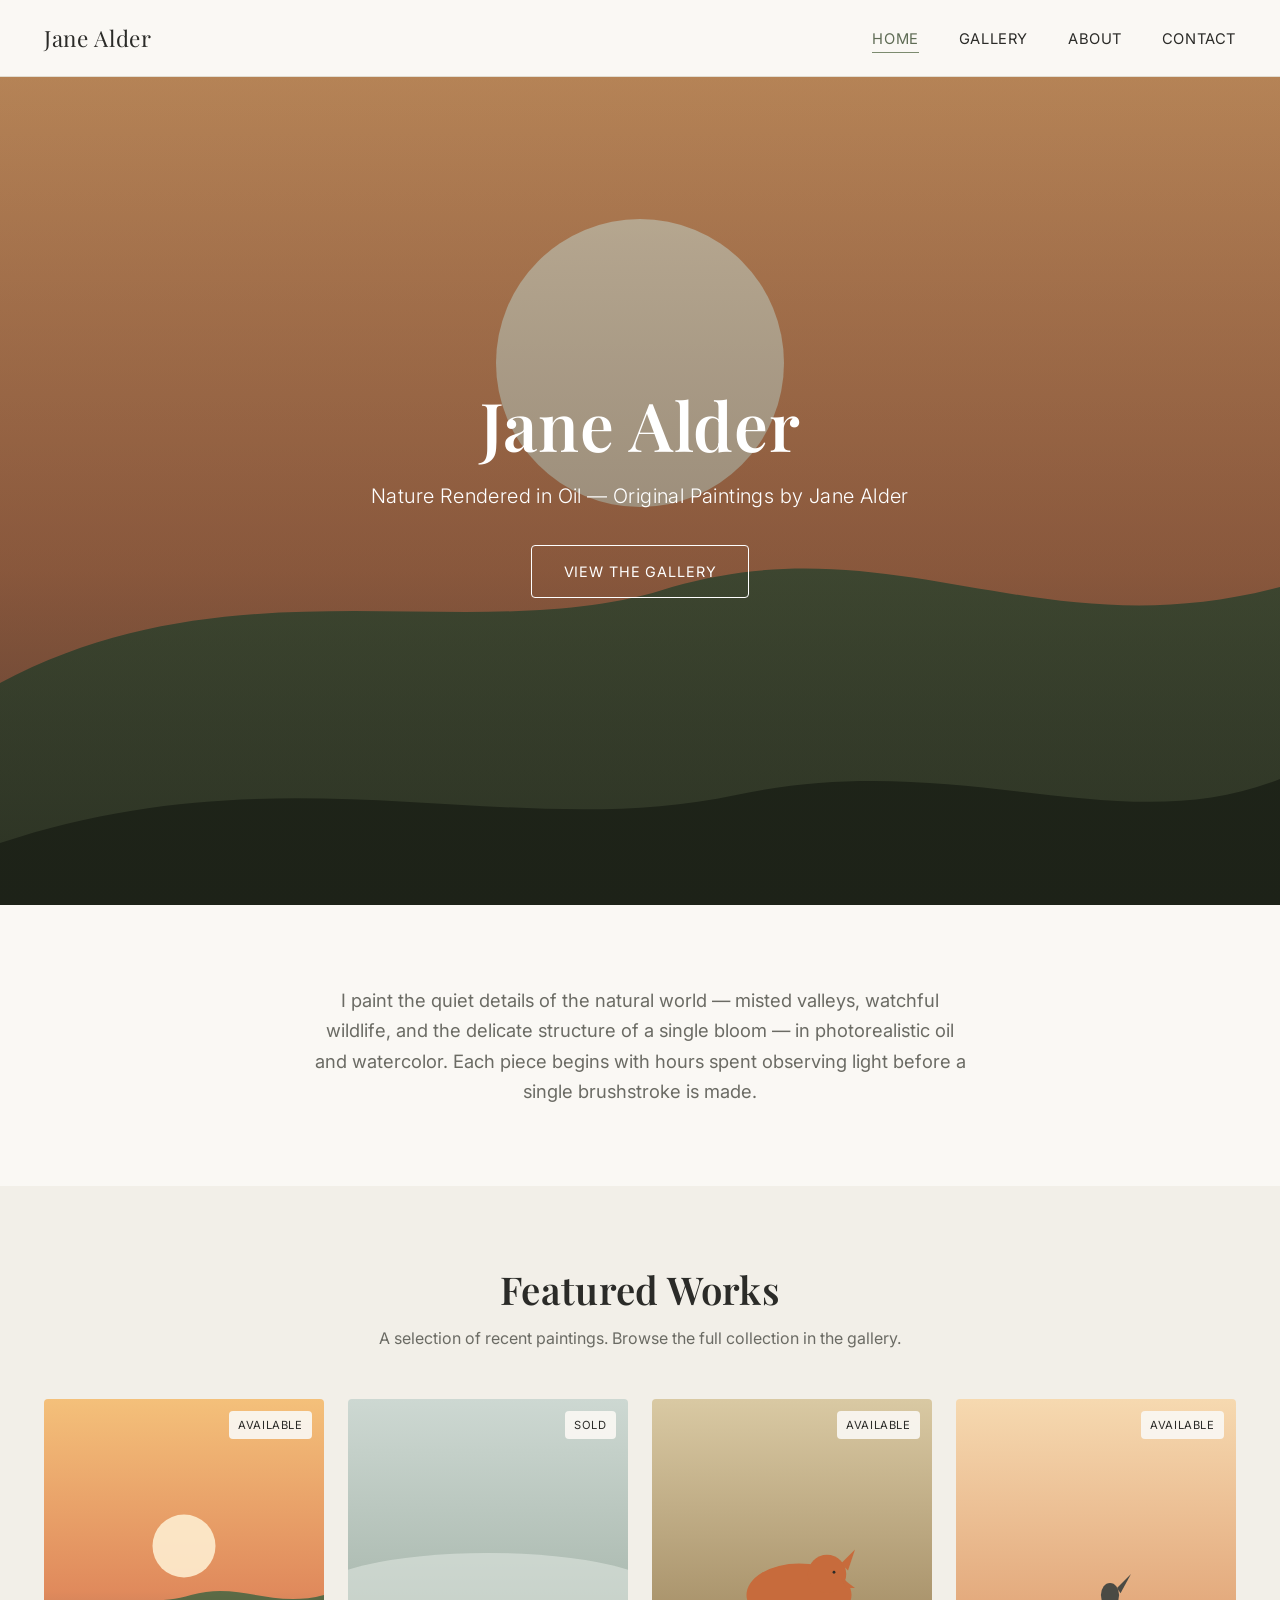
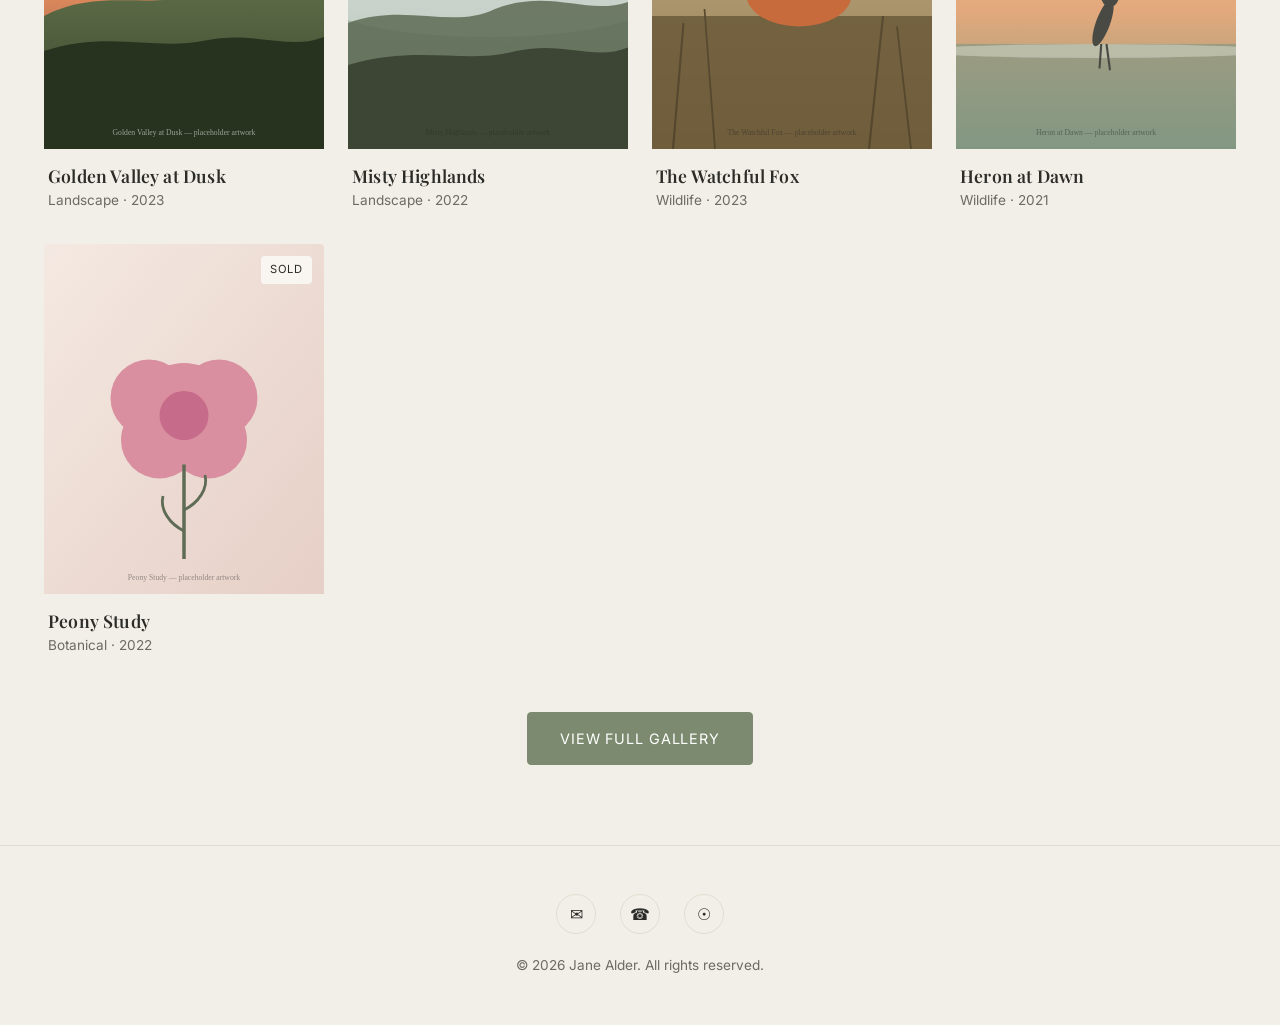
==== index.html @ e28ce2e9 "first commit" ====
<!DOCTYPE html>
<html lang="en">
<head>
  <meta charset="UTF-8">
  <meta name="viewport" content="width=device-width, initial-scale=1.0">

  <!-- REPLACE: page title & description shown in search engines and browser tabs -->
  <title>Jane Alder | Nature & Wildlife Paintings</title>
  <meta name="description" content="Original nature, wildlife and botanical paintings by Jane Alder. Photorealistic oil and watercolor works available for collectors and galleries worldwide.">

  <!-- Open Graph tags: control how the site looks when shared on social apps -->
  <meta property="og:type" content="website">
  <meta property="og:title" content="Jane Alder | Nature & Wildlife Paintings">
  <meta property="og:description" content="Original nature, wildlife and botanical paintings by Jane Alder — photorealistic works for collectors and galleries.">
  <meta property="og:image" content="images/paintings/landscape-01.svg">
  <!-- REPLACE: og:url with your live site URL once deployed -->
  <meta property="og:url" content="https://yourusername.github.io/paintings-portfolio/">

  <link rel="preconnect" href="https://fonts.googleapis.com">
  <link rel="preconnect" href="https://fonts.gstatic.com" crossorigin>
  <link href="https://fonts.googleapis.com/css2?family=Playfair+Display:wght@500;600;700&family=Inter:wght@300;400;500;600&display=swap" rel="stylesheet">

  <link rel="stylesheet" href="css/style.css">
</head>
<body>

  <header class="site-header">
    <nav class="navbar">
      <!-- Fallback text only — real value comes from "name" in data/artist.json -->
      <a href="index.html" class="nav-logo" id="site-name">Jane Alder</a>
      <button class="nav-toggle" aria-label="Toggle navigation menu">
        <span></span><span></span><span></span>
      </button>
      <ul class="nav-links">
        <li><a href="index.html" class="active">Home</a></li>
        <li><a href="gallery.html">Gallery</a></li>
        <li><a href="about.html">About</a></li>
        <li><a href="contact.html">Contact</a></li>
      </ul>
    </nav>
  </header>

  <main>
    <!-- Hero: image/name/tagline below are fallback text, overridden by data/artist.json -->
    <section class="hero">
      <img id="hero-bg" src="images/paintings/landscape-01.svg" alt="Featured painting: Golden Valley at Dusk" class="hero-bg">
      <div class="hero-content">
        <h1 id="hero-name">Jane Alder</h1>
        <p id="hero-tagline">Nature Rendered in Oil &mdash; Original Paintings by Jane Alder</p>
        <a href="gallery.html" class="btn">View the Gallery</a>
      </div>
    </section>

    <!-- Introduction: fallback text, overridden by "intro" in data/artist.json -->
    <section class="section">
      <div class="container intro">
        <p id="home-intro">
          I paint the quiet details of the natural world &mdash; misted valleys, watchful wildlife,
          and the delicate structure of a single bloom &mdash; in photorealistic oil and watercolor.
          Each piece begins with hours spent observing light before a single brushstroke is made.
        </p>
      </div>
    </section>

    <!-- Featured Works -->
    <section class="section section-alt">
      <div class="container">
        <h2 class="section-title">Featured Works</h2>
        <p class="section-subtitle">A selection of recent paintings. Browse the full collection in the gallery.</p>
        <div class="grid" id="featured-grid">
          <!-- Populated automatically by js/script.js from data/paintings.csv -->
        </div>
        <div class="view-all-wrap">
          <a href="gallery.html" class="btn btn-solid">View Full Gallery</a>
        </div>
      </div>
    </section>
  </main>

  <footer class="site-footer">
    <div class="container footer-inner">
      <div class="footer-social">
        <!-- Fallback hrefs — real values come from data/artist.json (email/whatsapp/instagram) -->
        <a data-contact="email" href="mailto:hello@janealder.com" aria-label="Email">&#9993;</a>
        <a data-contact="whatsapp" href="https://wa.me/10000000000" target="_blank" rel="noopener" aria-label="WhatsApp">&#9742;</a>
        <a data-contact="instagram" href="https://instagram.com/janealder.art" target="_blank" rel="noopener" aria-label="Instagram">&#9737;</a>
      </div>
      <p class="footer-copy">&copy; <span id="footer-year"></span> <span id="footer-artist-name">Jane Alder</span>. All rights reserved.</p>
    </div>
  </footer>

  <script src="js/script.js"></script>
</body>
</html>
---- css/style.css ----
/* ==========================================================================
   Artist Portfolio — Stylesheet
   Edit the CSS variables below to quickly re-theme the whole site.
   ========================================================================== */

:root {
  /* REPLACE: swap --color-accent for a different nature tone if you like
     (e.g. terracotta: #B5654A) */
  --color-bg: #faf8f4;
  --color-bg-alt: #f2efe8;
  --color-text: #2b2b28;
  --color-text-muted: #6b6b64;
  --color-accent: #7c8b6f;      /* sage green */
  --color-accent-dark: #5f6c55;
  --color-border: #e2ddd1;
  --color-white: #ffffff;

  --font-heading: 'Playfair Display', Georgia, serif;
  --font-body: 'Inter', -apple-system, BlinkMacSystemFont, sans-serif;

  --max-width: 1240px;
  --gap: 1.5rem;
  --radius: 4px;
  --transition: 0.3s ease;

  --nav-height: 76px;
}

/* ---------- Reset ---------- */
*,
*::before,
*::after {
  box-sizing: border-box;
  margin: 0;
  padding: 0;
}

html {
  scroll-behavior: smooth;
}

body {
  font-family: var(--font-body);
  background-color: var(--color-bg);
  color: var(--color-text);
  line-height: 1.65;
  -webkit-font-smoothing: antialiased;
  overflow-x: hidden;
}

img {
  max-width: 100%;
  display: block;
}

a {
  color: inherit;
  text-decoration: none;
}

ul {
  list-style: none;
}

h1, h2, h3, h4 {
  font-family: var(--font-heading);
  font-weight: 600;
  line-height: 1.2;
  letter-spacing: 0.01em;
}

button {
  font-family: inherit;
  cursor: pointer;
  border: none;
  background: none;
}

input, textarea {
  font-family: inherit;
}

.container {
  max-width: var(--max-width);
  margin: 0 auto;
  padding: 0 1.5rem;
}

.section {
  padding: 5rem 0;
}

.section-alt {
  background-color: var(--color-bg-alt);
}

.section-title {
  font-size: clamp(1.8rem, 3vw, 2.6rem);
  text-align: center;
  margin-bottom: 0.75rem;
}

.section-subtitle {
  text-align: center;
  color: var(--color-text-muted);
  max-width: 560px;
  margin: 0 auto 3rem;
  font-size: 1rem;
}

.btn {
  display: inline-block;
  padding: 0.85rem 2rem;
  border: 1px solid var(--color-accent);
  color: var(--color-accent-dark);
  font-size: 0.9rem;
  letter-spacing: 0.06em;
  text-transform: uppercase;
  border-radius: var(--radius);
  transition: background-color var(--transition), color var(--transition);
}

.btn:hover,
.btn:focus-visible {
  background-color: var(--color-accent);
  color: var(--color-white);
}

.btn-solid {
  background-color: var(--color-accent);
  color: var(--color-white);
}

.btn-solid:hover,
.btn-solid:focus-visible {
  background-color: var(--color-accent-dark);
  border-color: var(--color-accent-dark);
}

/* ---------- Navigation ---------- */
.site-header {
  position: sticky;
  top: 0;
  z-index: 500;
  background-color: rgba(250, 248, 244, 0.92);
  backdrop-filter: blur(6px);
  border-bottom: 1px solid var(--color-border);
}

.navbar {
  height: var(--nav-height);
  display: flex;
  align-items: center;
  justify-content: space-between;
  max-width: var(--max-width);
  margin: 0 auto;
  padding: 0 1.5rem;
}

.nav-logo {
  font-family: var(--font-heading);
  font-size: 1.4rem;
  letter-spacing: 0.03em;
}

.nav-links {
  display: flex;
  gap: 2.5rem;
}

.nav-links a {
  font-size: 0.92rem;
  letter-spacing: 0.04em;
  text-transform: uppercase;
  padding-bottom: 4px;
  border-bottom: 1px solid transparent;
  transition: border-color var(--transition), color var(--transition);
}

.nav-links a:hover,
.nav-links a.active {
  color: var(--color-accent-dark);
  border-bottom-color: var(--color-accent);
}

.nav-toggle {
  display: none;
  flex-direction: column;
  gap: 5px;
  z-index: 600;
}

.nav-toggle span {
  width: 24px;
  height: 2px;
  background-color: var(--color-text);
  transition: transform var(--transition), opacity var(--transition);
}

.nav-toggle.open span:nth-child(1) {
  transform: translateY(7px) rotate(45deg);
}

.nav-toggle.open span:nth-child(2) {
  opacity: 0;
}

.nav-toggle.open span:nth-child(3) {
  transform: translateY(-7px) rotate(-45deg);
}

/* ---------- Hero ---------- */
.hero {
  position: relative;
  height: 92vh;
  min-height: 480px;
  display: flex;
  align-items: center;
  justify-content: center;
  text-align: center;
  color: var(--color-white);
  overflow: hidden;
}

.hero-bg {
  position: absolute;
  inset: 0;
  width: 100%;
  height: 100%;
  object-fit: cover;
}

.hero::after {
  content: '';
  position: absolute;
  inset: 0;
  background: linear-gradient(180deg, rgba(20, 20, 18, 0.25) 0%, rgba(20, 20, 18, 0.55) 100%);
}

.hero-content {
  position: relative;
  z-index: 2;
  padding: 0 1.5rem;
  max-width: 760px;
}

.hero-content h1 {
  font-size: clamp(2.4rem, 6vw, 4.2rem);
  margin-bottom: 1rem;
}

.hero-content p {
  font-size: clamp(1rem, 2vw, 1.25rem);
  font-weight: 300;
  margin-bottom: 2rem;
  letter-spacing: 0.02em;
}

.hero .btn {
  border-color: var(--color-white);
  color: var(--color-white);
}

.hero .btn:hover {
  background-color: var(--color-white);
  color: var(--color-text);
}

/* ---------- Intro ---------- */
.intro {
  max-width: 700px;
  margin: 0 auto;
  text-align: center;
}

.intro p {
  font-size: 1.15rem;
  color: var(--color-text-muted);
}

/* ---------- Featured / Gallery Grid ---------- */
.grid {
  display: grid;
  grid-template-columns: repeat(auto-fit, minmax(280px, 1fr));
  gap: var(--gap);
}

.art-card {
  position: relative;
  overflow: hidden;
  cursor: pointer;
  background-color: var(--color-bg-alt);
  border-radius: var(--radius);
}

.art-card .art-media {
  overflow: hidden;
  aspect-ratio: 4 / 5;
}

.art-card img {
  width: 100%;
  height: 100%;
  object-fit: cover;
  transition: transform 0.5s ease;
}

.art-card:hover img {
  transform: scale(1.06);
}

.art-card .art-info {
  padding: 1rem 0.25rem 0.5rem;
}

.art-card h3 {
  font-size: 1.1rem;
  margin-bottom: 0.2rem;
}

.art-card .art-meta {
  font-size: 0.85rem;
  color: var(--color-text-muted);
  text-transform: capitalize;
}

.art-card .status-badge {
  position: absolute;
  top: 0.75rem;
  right: 0.75rem;
  background-color: rgba(250, 248, 244, 0.92);
  color: var(--color-text);
  font-size: 0.7rem;
  text-transform: uppercase;
  letter-spacing: 0.05em;
  padding: 0.3rem 0.6rem;
  border-radius: var(--radius);
}

.view-all-wrap {
  text-align: center;
  margin-top: 3rem;
}

.data-error {
  grid-column: 1 / -1;
  text-align: center;
  color: var(--color-text-muted);
  padding: 2rem 1.5rem;
  border: 1px dashed var(--color-border);
  border-radius: var(--radius);
  line-height: 1.6;
}

/* ---------- Gallery filters ---------- */
.filter-bar {
  display: flex;
  justify-content: center;
  flex-wrap: wrap;
  gap: 0.75rem;
  margin-bottom: 3rem;
}

.filter-btn {
  padding: 0.55rem 1.4rem;
  border: 1px solid var(--color-border);
  border-radius: 999px;
  font-size: 0.85rem;
  letter-spacing: 0.03em;
  text-transform: uppercase;
  color: var(--color-text-muted);
  transition: all var(--transition);
}

.filter-btn:hover {
  border-color: var(--color-accent);
  color: var(--color-accent-dark);
}

.filter-btn.active {
  background-color: var(--color-accent);
  border-color: var(--color-accent);
  color: var(--color-white);
}

/* ---------- Lightbox ---------- */
.lightbox {
  position: fixed;
  inset: 0;
  z-index: 1000;
  display: none;
  align-items: center;
  justify-content: center;
  background-color: rgba(20, 20, 18, 0.92);
  padding: 2rem 1rem;
}

.lightbox.open {
  display: flex;
}

.lightbox-inner {
  position: relative;
  width: 100%;
  max-width: 1100px;
  max-height: 90vh;
  display: flex;
  flex-direction: column;
  align-items: center;
  gap: 1.25rem;
}

.lightbox-image-wrap {
  width: 100%;
  max-height: 68vh;
  display: flex;
  align-items: center;
  justify-content: center;
}

.lightbox-image-wrap img {
  max-width: 100%;
  max-height: 68vh;
  width: auto;
  object-fit: contain;
  border-radius: var(--radius);
}

.lightbox-caption {
  text-align: center;
  color: var(--color-white);
}

.lightbox-caption h3 {
  font-size: 1.3rem;
  margin-bottom: 0.35rem;
}

.lightbox-caption .art-meta {
  color: #cfcdc4;
  font-size: 0.9rem;
}

.lightbox-close,
.lightbox-prev,
.lightbox-next {
  position: absolute;
  color: var(--color-white);
  font-size: 2rem;
  line-height: 1;
  padding: 0.5rem;
  transition: opacity var(--transition);
}

.lightbox-close:hover,
.lightbox-prev:hover,
.lightbox-next:hover {
  opacity: 0.65;
}

.lightbox-close {
  top: -0.5rem;
  right: -0.25rem;
}

.lightbox-prev {
  left: -0.5rem;
  top: 50%;
  transform: translateY(-50%);
}

.lightbox-next {
  right: -0.5rem;
  top: 50%;
  transform: translateY(-50%);
}

@media (max-width: 640px) {
  .lightbox-prev { left: 0.25rem; }
  .lightbox-next { right: 0.25rem; }
  .lightbox-close { top: 0.5rem; right: 0.5rem; }
}

/* ---------- About page ---------- */
.about-grid {
  display: grid;
  grid-template-columns: 380px 1fr;
  gap: 3.5rem;
  align-items: start;
}

.about-photo img {
  border-radius: var(--radius);
  width: 100%;
}

.about-text h2 {
  font-size: 2rem;
  margin-bottom: 1rem;
}

.about-text p {
  margin-bottom: 1.1rem;
  color: var(--color-text-muted);
}

.about-text p:first-of-type {
  font-family: var(--font-heading);
  font-size: 1.3rem;
  color: var(--color-text);
  font-style: italic;
}

.achievements {
  margin-top: 2.5rem;
}

.achievements h3 {
  font-size: 1.3rem;
  margin-bottom: 1rem;
}

.achievements ul {
  border-left: 2px solid var(--color-accent);
  padding-left: 1.25rem;
  display: flex;
  flex-direction: column;
  gap: 0.9rem;
}

.achievements li {
  color: var(--color-text-muted);
}

.achievements strong {
  color: var(--color-text);
  display: block;
  font-family: var(--font-heading);
  font-size: 1.05rem;
}

/* ---------- Contact page ---------- */
.contact-grid {
  display: grid;
  grid-template-columns: 1fr 1.2fr;
  gap: 3.5rem;
}

.contact-info-list {
  display: flex;
  flex-direction: column;
  gap: 1.25rem;
}

.contact-info-item {
  display: flex;
  align-items: center;
  gap: 1rem;
  padding: 1.25rem;
  background-color: var(--color-bg-alt);
  border-radius: var(--radius);
  transition: transform var(--transition), box-shadow var(--transition);
}

.contact-info-item:hover {
  transform: translateY(-2px);
  box-shadow: 0 8px 24px rgba(0, 0, 0, 0.06);
}

.contact-icon {
  width: 44px;
  height: 44px;
  flex-shrink: 0;
  border-radius: 50%;
  background-color: var(--color-accent);
  color: var(--color-white);
  display: flex;
  align-items: center;
  justify-content: center;
  font-size: 1.2rem;
}

.contact-info-item .label {
  font-size: 0.8rem;
  text-transform: uppercase;
  letter-spacing: 0.04em;
  color: var(--color-text-muted);
}

.contact-info-item .value {
  font-size: 1.02rem;
}

.contact-form {
  display: flex;
  flex-direction: column;
  gap: 1.25rem;
}

.form-group {
  display: flex;
  flex-direction: column;
  gap: 0.4rem;
}

.form-group label {
  font-size: 0.85rem;
  text-transform: uppercase;
  letter-spacing: 0.04em;
  color: var(--color-text-muted);
}

.form-group input,
.form-group textarea {
  padding: 0.85rem 1rem;
  border: 1px solid var(--color-border);
  border-radius: var(--radius);
  background-color: var(--color-white);
  font-size: 1rem;
  color: var(--color-text);
  transition: border-color var(--transition);
}

.form-group input:focus,
.form-group textarea:focus {
  outline: none;
  border-color: var(--color-accent);
}

.form-group textarea {
  resize: vertical;
  min-height: 140px;
}

.form-error {
  font-size: 0.8rem;
  color: #b5473d;
  min-height: 1em;
}

.form-status {
  font-size: 0.95rem;
  min-height: 1.2em;
}

.form-status.success {
  color: var(--color-accent-dark);
}

.form-status.error {
  color: #b5473d;
}

/* ---------- Footer ---------- */
.site-footer {
  border-top: 1px solid var(--color-border);
  padding: 3rem 0;
  background-color: var(--color-bg-alt);
}

.footer-inner {
  display: flex;
  flex-direction: column;
  align-items: center;
  gap: 1.25rem;
  text-align: center;
}

.footer-social {
  display: flex;
  gap: 1.5rem;
}

.footer-social a {
  width: 40px;
  height: 40px;
  border: 1px solid var(--color-border);
  border-radius: 50%;
  display: flex;
  align-items: center;
  justify-content: center;
  transition: background-color var(--transition), color var(--transition), border-color var(--transition);
}

.footer-social a:hover {
  background-color: var(--color-accent);
  border-color: var(--color-accent);
  color: var(--color-white);
}

.footer-copy {
  font-size: 0.85rem;
  color: var(--color-text-muted);
}

/* ---------- Page header (Gallery/About/Contact top banner) ---------- */
.page-header {
  padding: 4.5rem 0 2.5rem;
  text-align: center;
}

.page-header h1 {
  font-size: clamp(2rem, 4vw, 3rem);
  margin-bottom: 0.75rem;
}

.page-header p {
  color: var(--color-text-muted);
  max-width: 560px;
  margin: 0 auto;
}

/* ---------- Responsive ---------- */
@media (max-width: 900px) {
  .about-grid,
  .contact-grid {
    grid-template-columns: 1fr;
  }

  .about-photo {
    max-width: 320px;
    margin: 0 auto;
  }
}

@media (max-width: 768px) {
  .nav-links {
    position: fixed;
    top: var(--nav-height);
    left: 0;
    right: 0;
    background-color: var(--color-bg);
    flex-direction: column;
    align-items: center;
    gap: 0;
    max-height: 0;
    overflow: hidden;
    transition: max-height var(--transition);
    border-bottom: 1px solid var(--color-border);
  }

  .nav-links.open {
    max-height: 320px;
  }

  .nav-links li {
    width: 100%;
    text-align: center;
  }

  .nav-links a {
    display: block;
    padding: 1rem 0;
  }

  .nav-toggle {
    display: flex;
  }

  .section {
    padding: 3.5rem 0;
  }
}

@media (max-width: 480px) {
  .hero-content h1 {
    font-size: 2rem;
  }
}
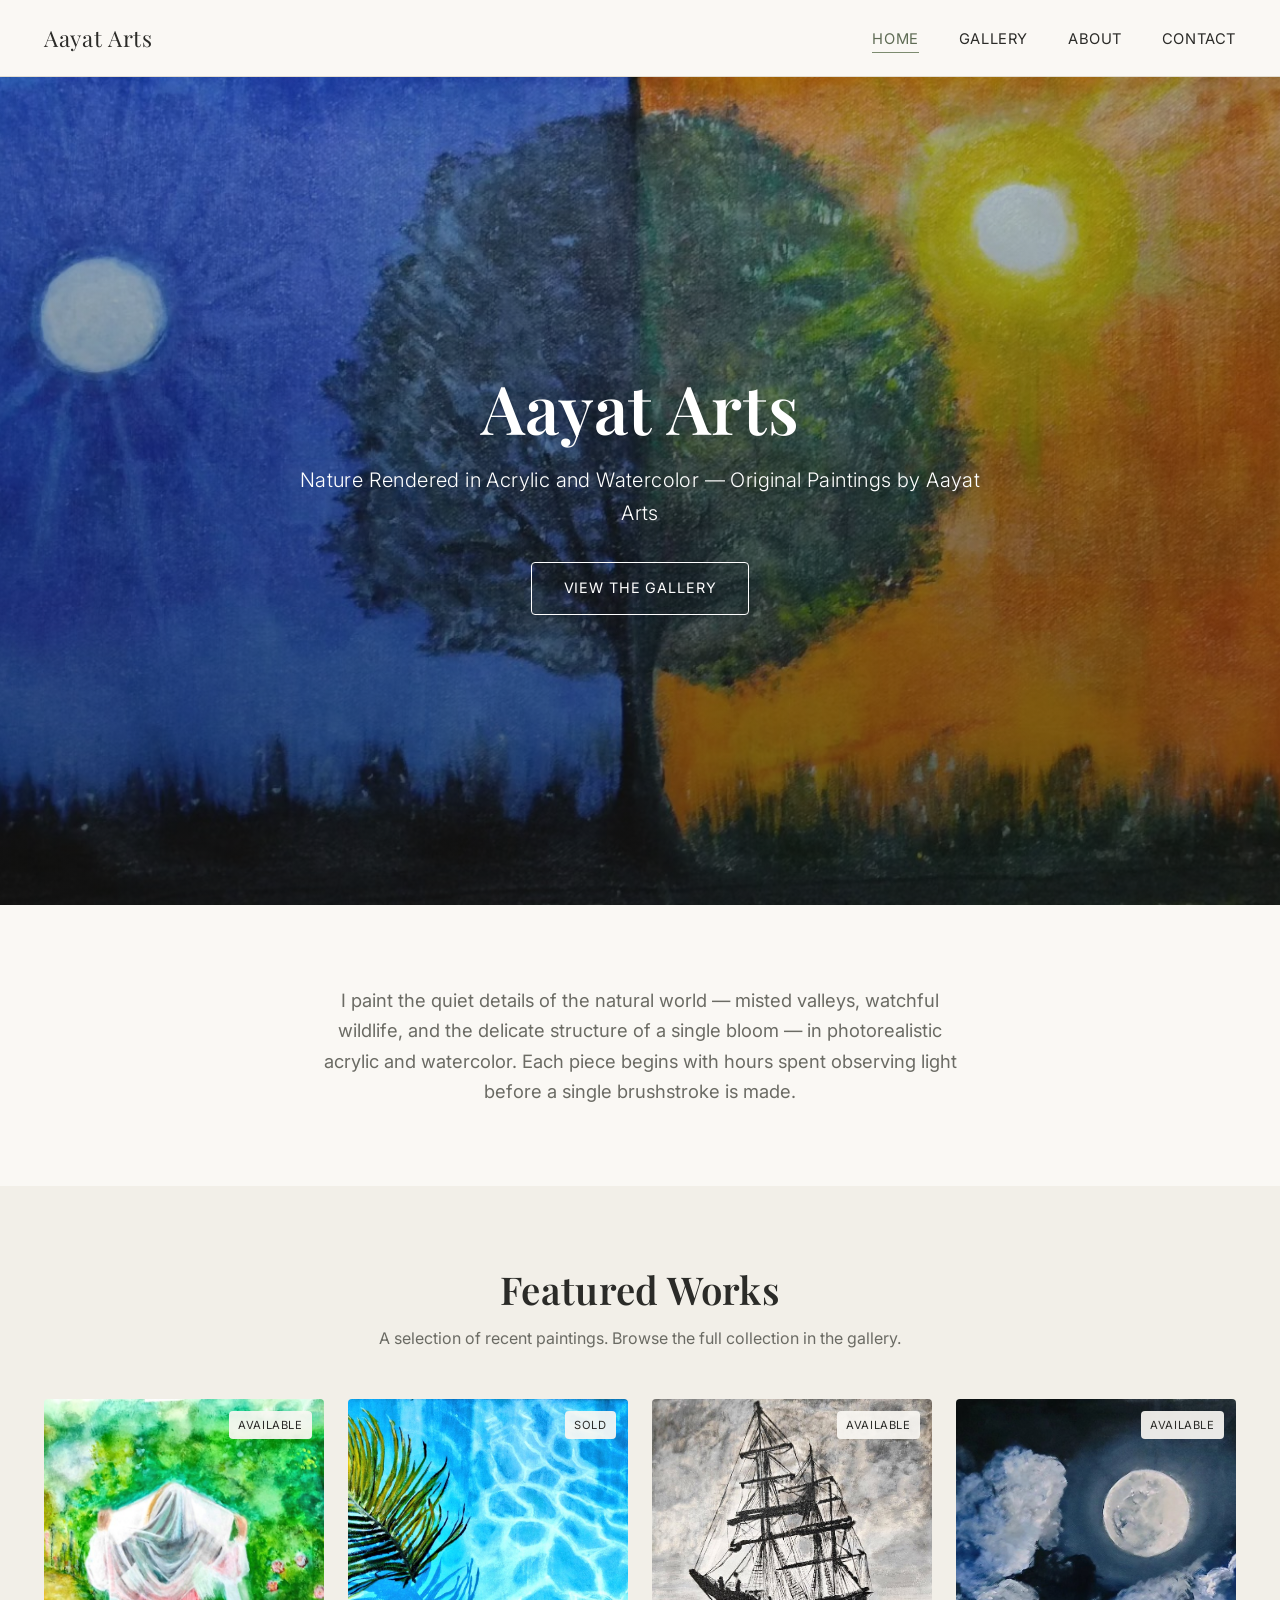
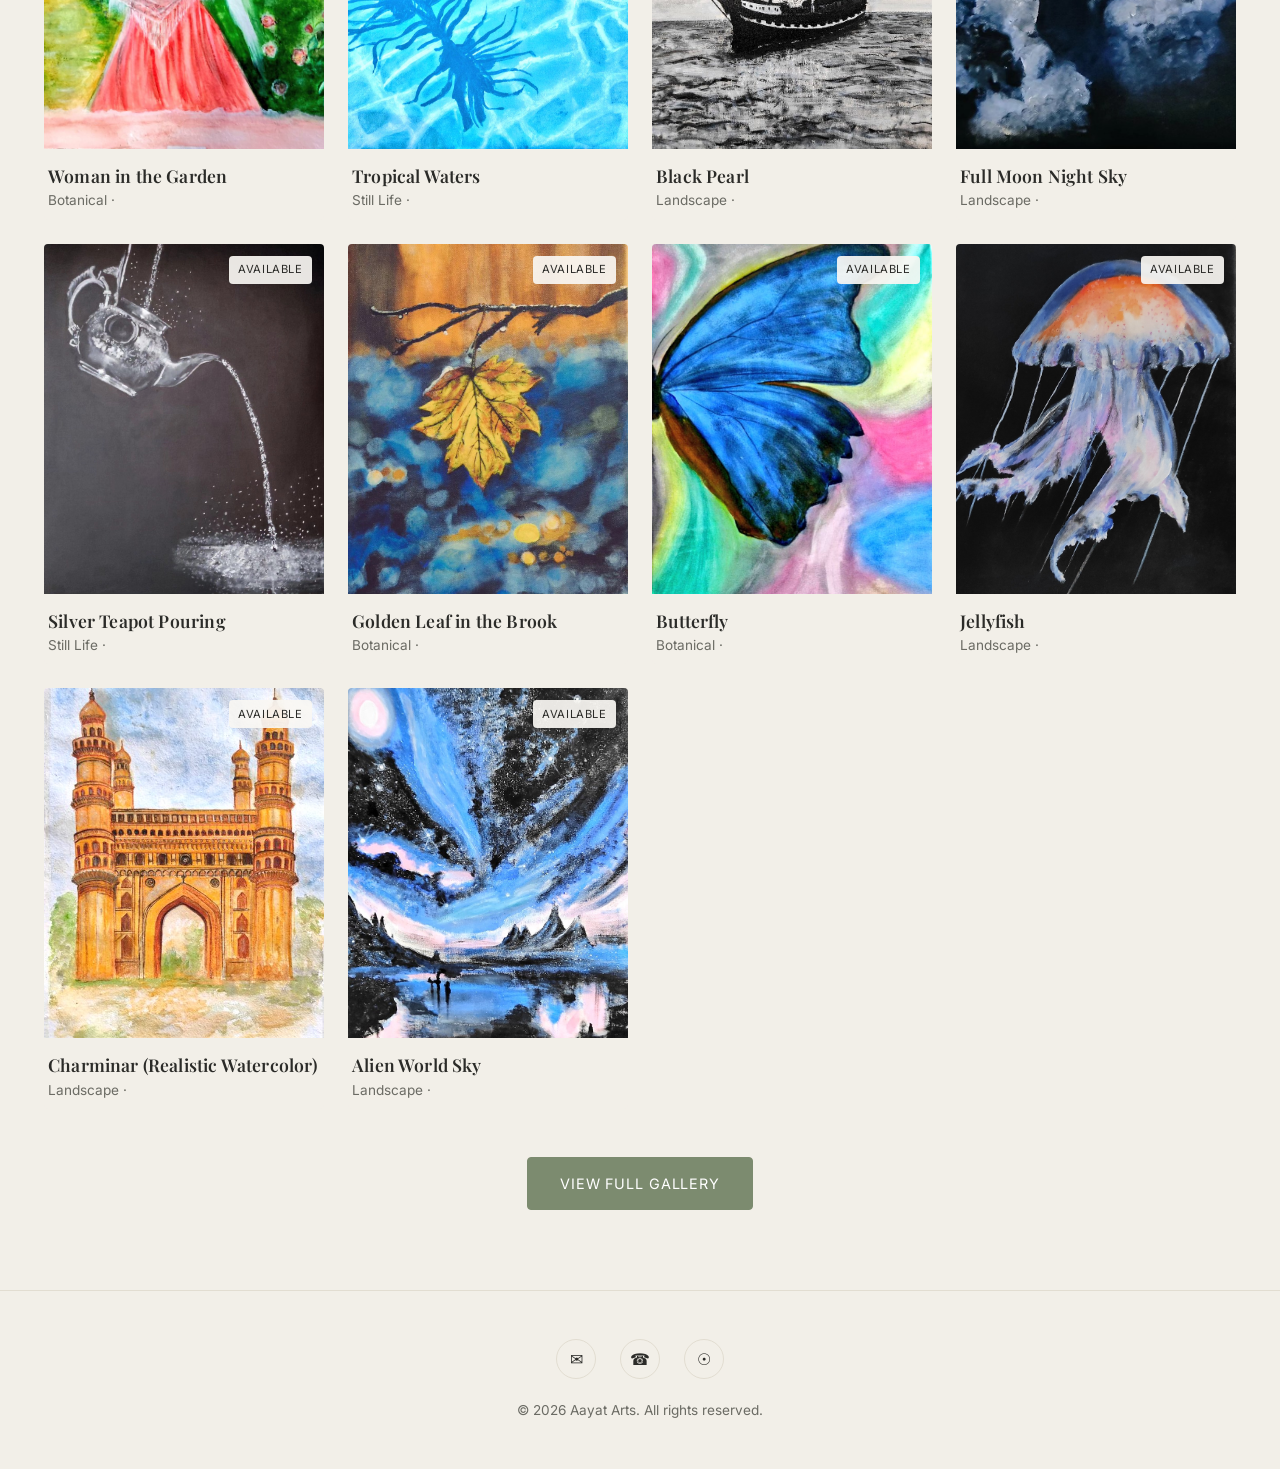
==== commit 68afde02: "new changes" ====
--- a/index.html
+++ b/index.html
@@ -5,13 +5,15 @@
   <meta name="viewport" content="width=device-width, initial-scale=1.0">
 
   <!-- REPLACE: page title & description shown in search engines and browser tabs -->
-  <title>Jane Alder | Nature & Wildlife Paintings</title>
-  <meta name="description" content="Original nature, wildlife and botanical paintings by Jane Alder. Photorealistic oil and watercolor works available for collectors and galleries worldwide.">
+  <title>Aayat Arts | Paintings</title>
+  <meta name="description" content="Original nature, wildlife and botanical paintings by Aayat Arts. Photorealistic acrylic and watercolor works available for collectors and galleries worldwide.">
+
+  <link rel="icon" type="image/svg+xml" href="images/favicon.svg">
 
   <!-- Open Graph tags: control how the site looks when shared on social apps -->
   <meta property="og:type" content="website">
-  <meta property="og:title" content="Jane Alder | Nature & Wildlife Paintings">
-  <meta property="og:description" content="Original nature, wildlife and botanical paintings by Jane Alder — photorealistic works for collectors and galleries.">
+  <meta property="og:title" content="Aayat Arts | Paintings">
+  <meta property="og:description" content="Original nature, wildlife and botanical paintings by Aayat Arts — photorealistic works for collectors and galleries.">
   <meta property="og:image" content="images/paintings/landscape-01.svg">
   <!-- REPLACE: og:url with your live site URL once deployed -->
   <meta property="og:url" content="https://yourusername.github.io/paintings-portfolio/">
--- a/css/style.css
+++ b/css/style.css
@@ -408,11 +408,12 @@
   flex-direction: column;
   align-items: center;
   gap: 1.25rem;
+  overflow-y: auto;
 }
 
 .lightbox-image-wrap {
   width: 100%;
-  max-height: 68vh;
+  max-height: 60vh;
   display: flex;
   align-items: center;
   justify-content: center;
@@ -420,10 +421,50 @@
 
 .lightbox-image-wrap img {
   max-width: 100%;
-  max-height: 68vh;
+  max-height: 60vh;
   width: auto;
   object-fit: contain;
   border-radius: var(--radius);
+}
+
+.lightbox-thumbs {
+  display: flex;
+  gap: 0.6rem;
+  overflow-x: auto;
+  max-width: 100%;
+  padding: 0.1rem;
+}
+
+.lightbox-thumbs:empty {
+  display: none;
+}
+
+.lightbox-thumb {
+  width: 56px;
+  height: 56px;
+  flex-shrink: 0;
+  padding: 0;
+  border-radius: var(--radius);
+  overflow: hidden;
+  border: 2px solid transparent;
+  opacity: 0.6;
+  transition: opacity var(--transition), border-color var(--transition);
+}
+
+.lightbox-thumb img {
+  width: 100%;
+  height: 100%;
+  object-fit: cover;
+  display: block;
+}
+
+.lightbox-thumb:hover {
+  opacity: 0.9;
+}
+
+.lightbox-thumb.active {
+  opacity: 1;
+  border-color: var(--color-white);
 }
 
 .lightbox-caption {
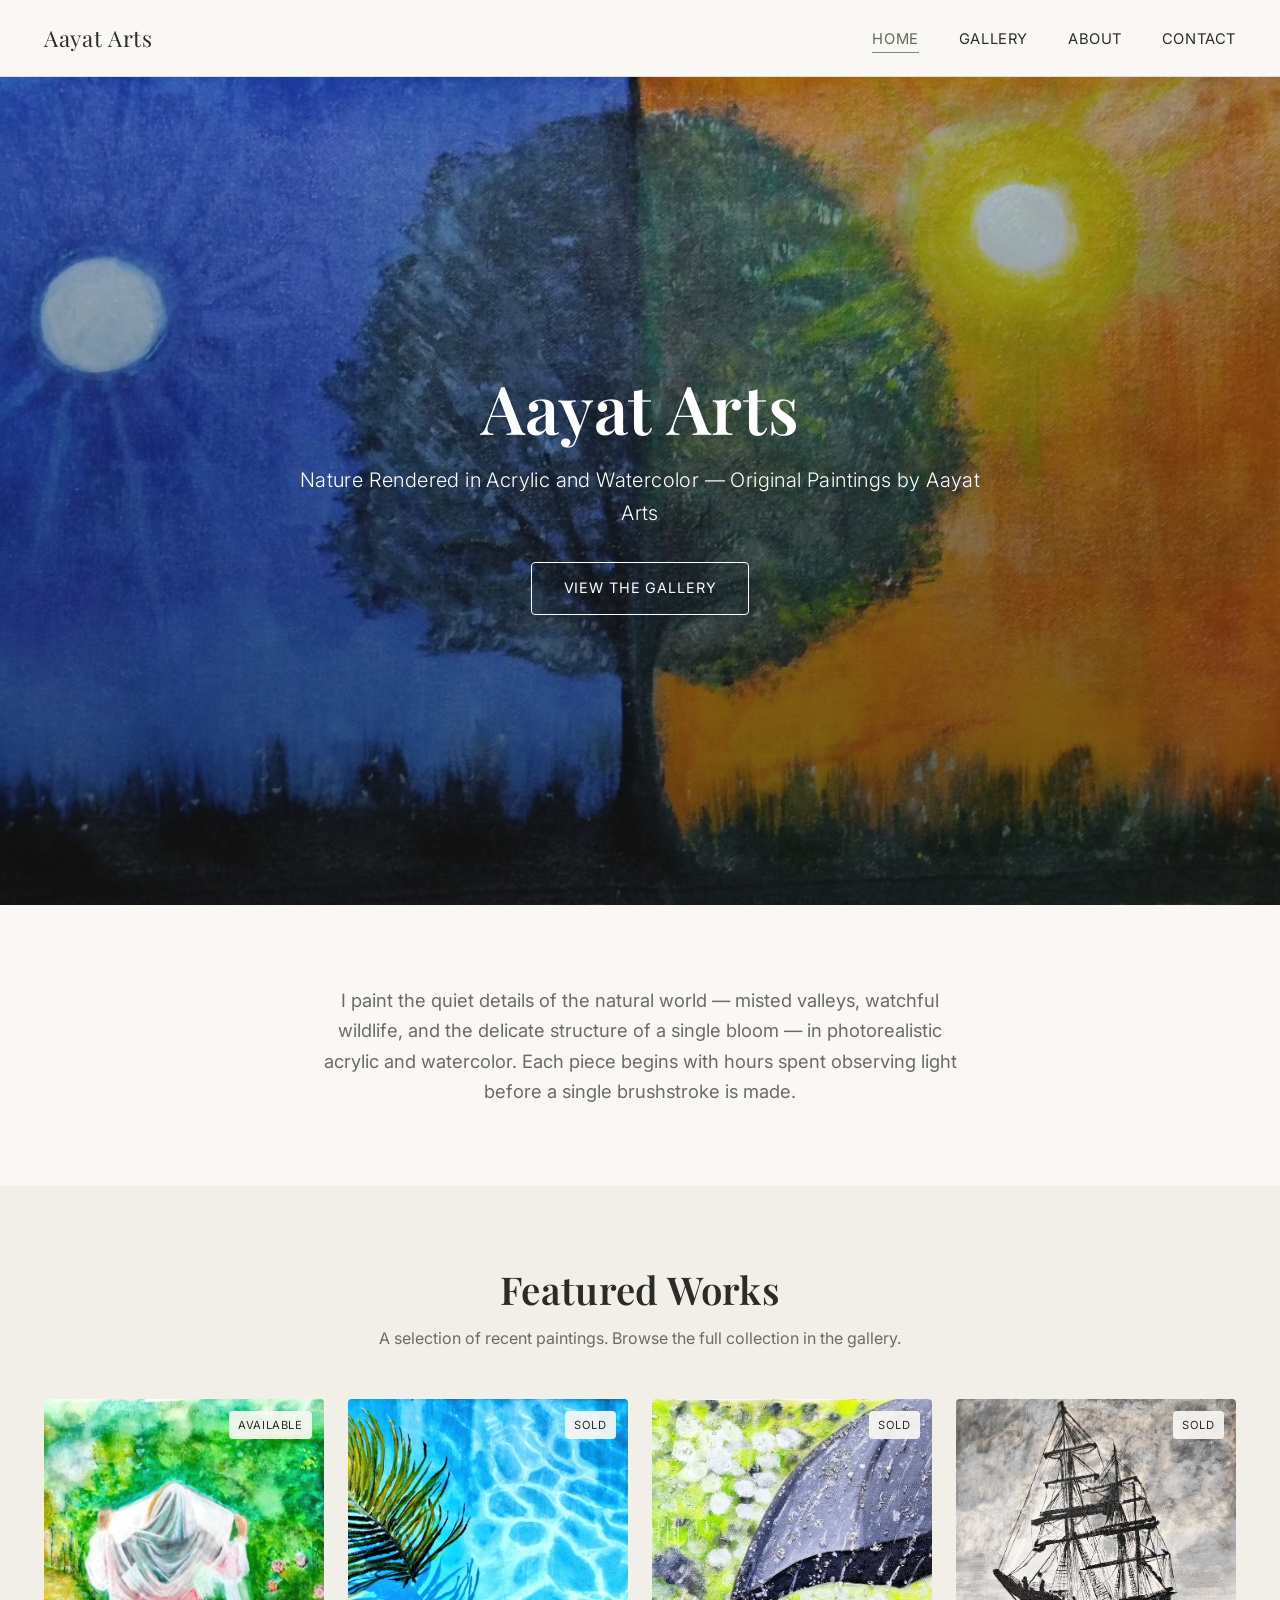
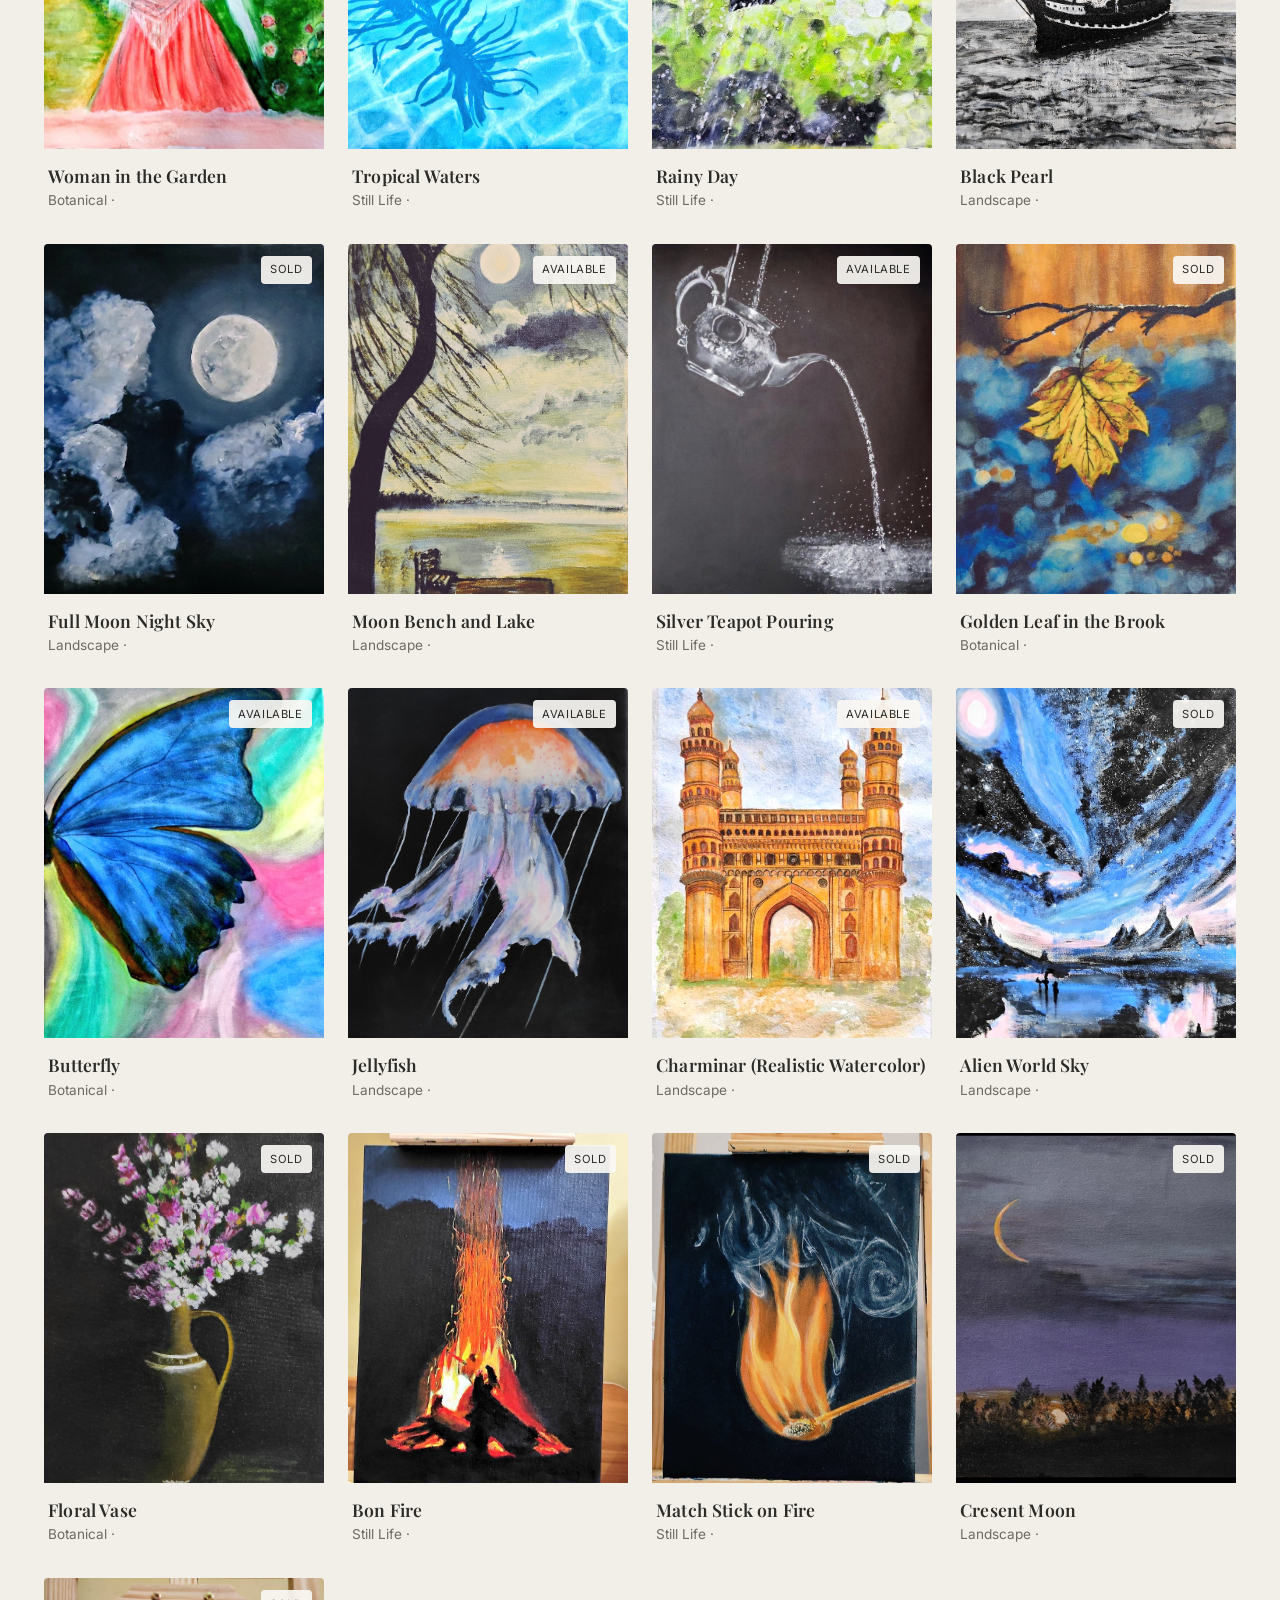
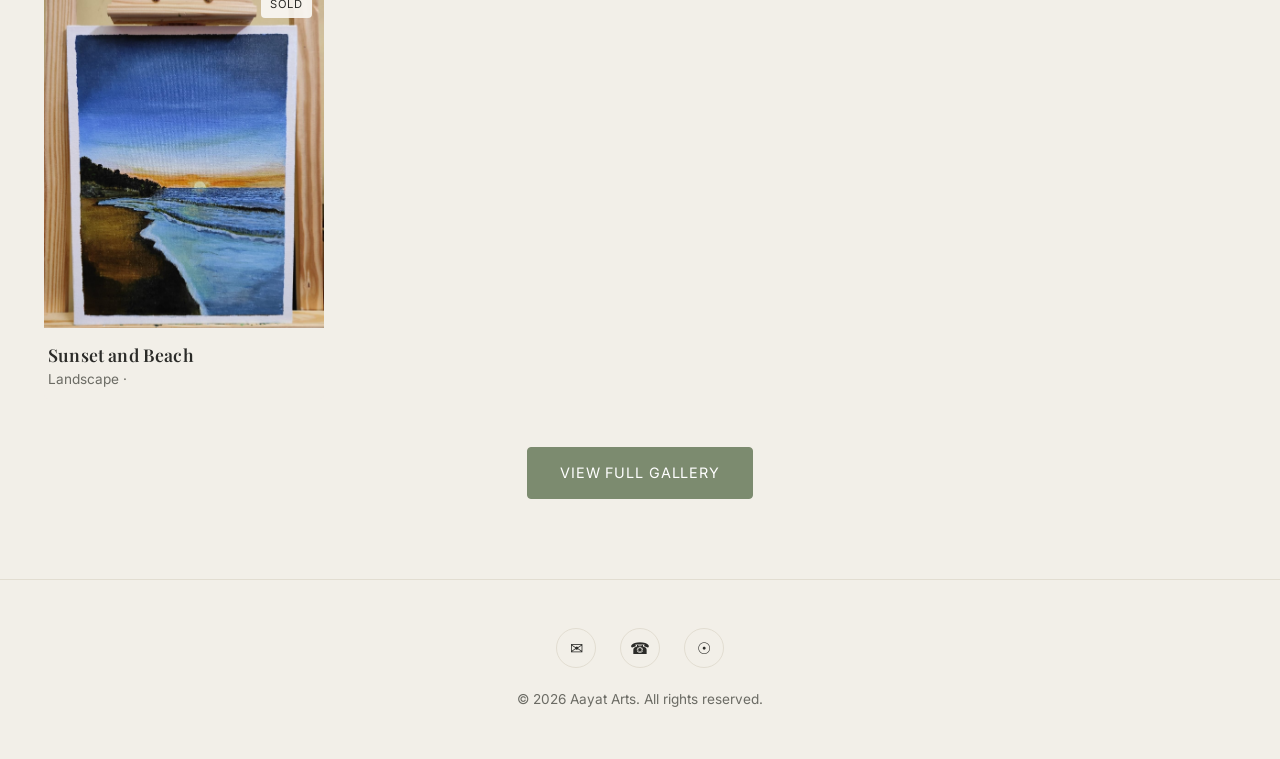
==== commit 82606768: "added cloud flare web analytics" ====
--- a/index.html
+++ b/index.html
@@ -23,6 +23,10 @@
   <link href="https://fonts.googleapis.com/css2?family=Playfair+Display:wght@500;600;700&family=Inter:wght@300;400;500;600&display=swap" rel="stylesheet">
 
   <link rel="stylesheet" href="css/style.css">
+
+  <!-- Cloudflare Web Analytics -->
+  <script type='module' src='https://static.cloudflareinsights.com/beacon.min.js' data-cf-beacon='{"token": "23faac5cbb794c8eb4cd1b286bbd87d9"}'></script>
+  <!-- End Cloudflare Web Analytics -->
 </head>
 <body>
 
@@ -79,6 +83,23 @@
     </section>
   </main>
 
+  <!-- Lightbox modal: shared by every painting in the grid above -->
+  <div class="lightbox" id="lightbox">
+    <div class="lightbox-inner">
+      <button class="lightbox-close" aria-label="Close">&times;</button>
+      <button class="lightbox-prev" aria-label="Previous painting">&#8249;</button>
+      <button class="lightbox-next" aria-label="Next painting">&#8250;</button>
+      <div class="lightbox-image-wrap">
+        <img src="" alt="">
+      </div>
+      <div class="lightbox-thumbs"></div>
+      <div class="lightbox-caption">
+        <h3></h3>
+        <p class="art-meta"></p>
+      </div>
+    </div>
+  </div>
+
   <footer class="site-footer">
     <div class="container footer-inner">
       <div class="footer-social">
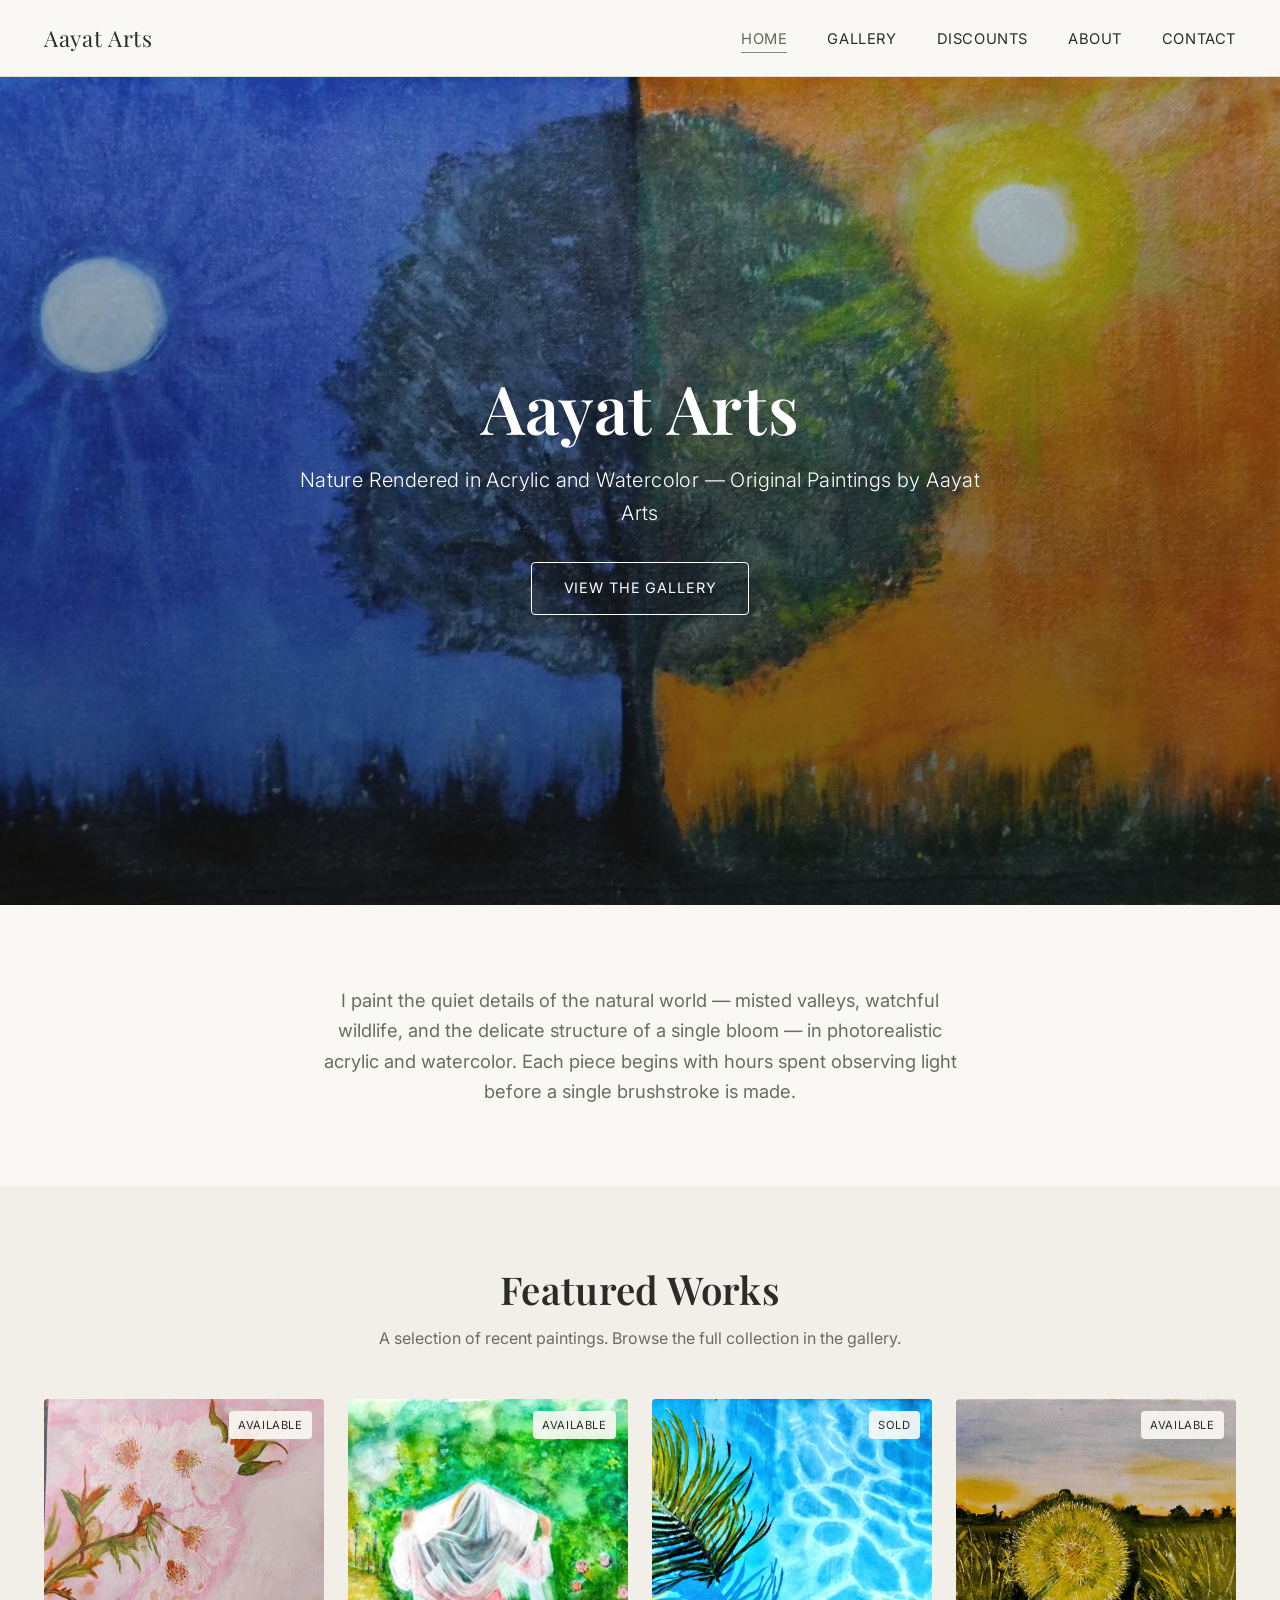
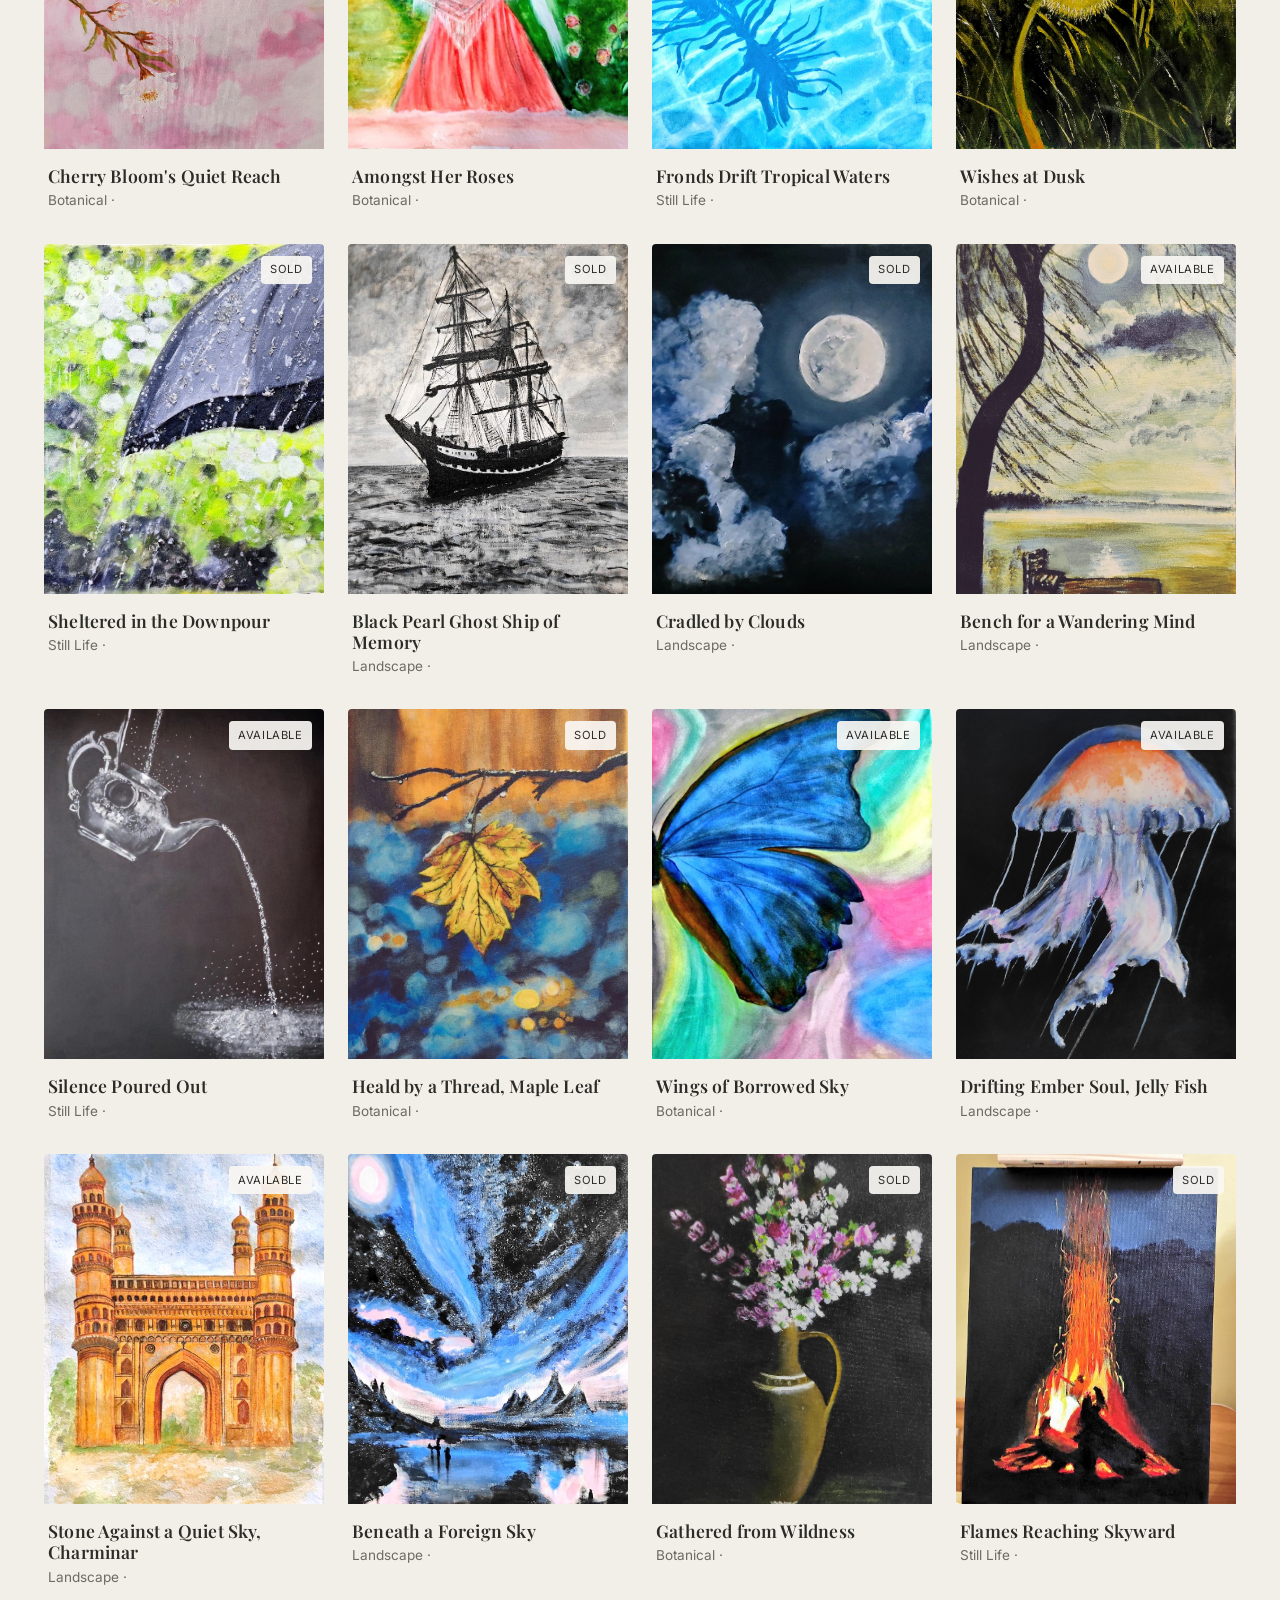
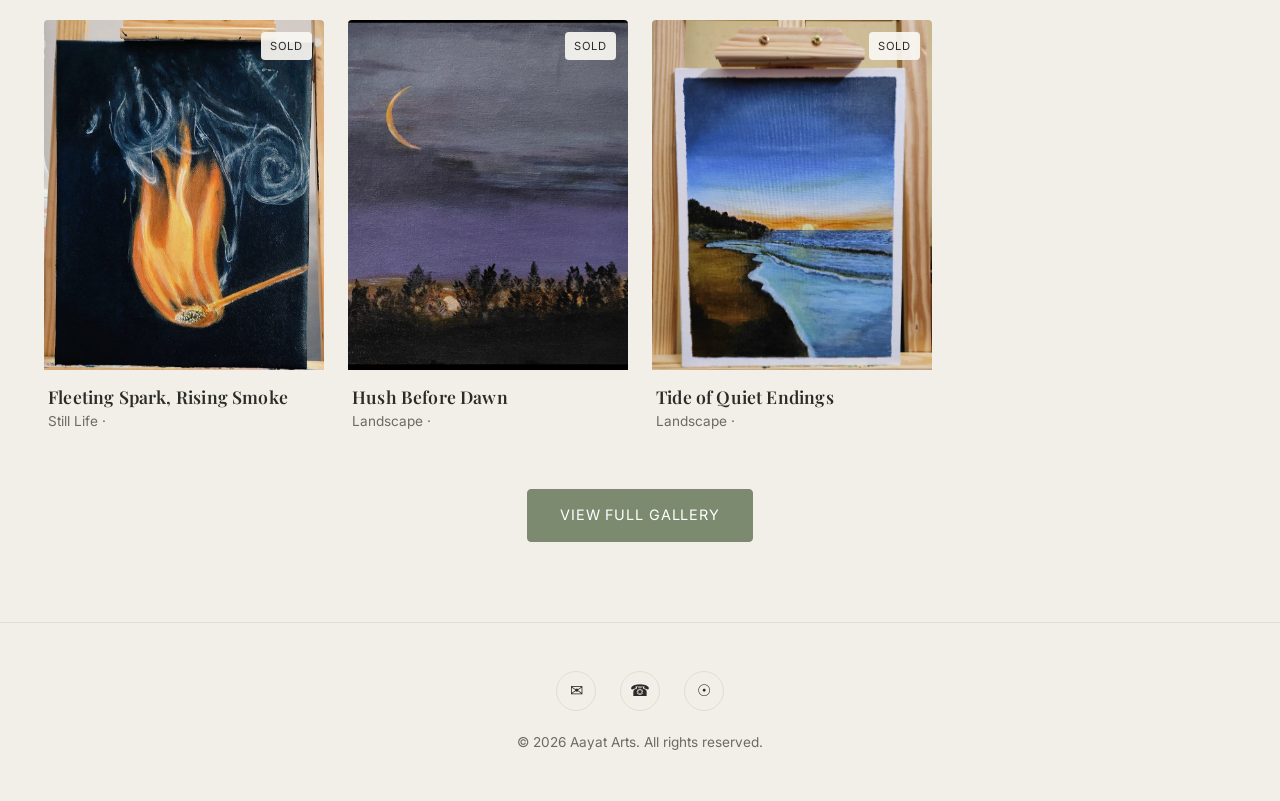
==== commit c6cc8cc4: "added poetic names and descriptions" ====
--- a/index.html
+++ b/index.html
@@ -40,6 +40,7 @@
       <ul class="nav-links">
         <li><a href="index.html" class="active">Home</a></li>
         <li><a href="gallery.html">Gallery</a></li>
+        <li><a href="discounts.html">Discounts</a></li>
         <li><a href="about.html">About</a></li>
         <li><a href="contact.html">Contact</a></li>
       </ul>
@@ -96,6 +97,7 @@
       <div class="lightbox-caption">
         <h3></h3>
         <p class="art-meta"></p>
+        <p class="art-description"></p>
       </div>
     </div>
   </div>
--- a/css/style.css
+++ b/css/style.css
@@ -337,6 +337,19 @@
   border-radius: var(--radius);
 }
 
+.art-card .discount-badge {
+  position: absolute;
+  top: 0.75rem;
+  left: 0.75rem;
+  background-color: #b5473d;
+  color: var(--color-white);
+  font-size: 0.7rem;
+  text-transform: uppercase;
+  letter-spacing: 0.05em;
+  padding: 0.3rem 0.6rem;
+  border-radius: var(--radius);
+}
+
 .view-all-wrap {
   text-align: center;
   margin-top: 3rem;
@@ -480,6 +493,14 @@
 .lightbox-caption .art-meta {
   color: #cfcdc4;
   font-size: 0.9rem;
+}
+
+.lightbox-caption .art-description {
+  max-width: 560px;
+  margin: 0.75rem auto 0;
+  color: #cfcdc4;
+  font-size: 0.9rem;
+  line-height: 1.6;
 }
 
 .lightbox-close,
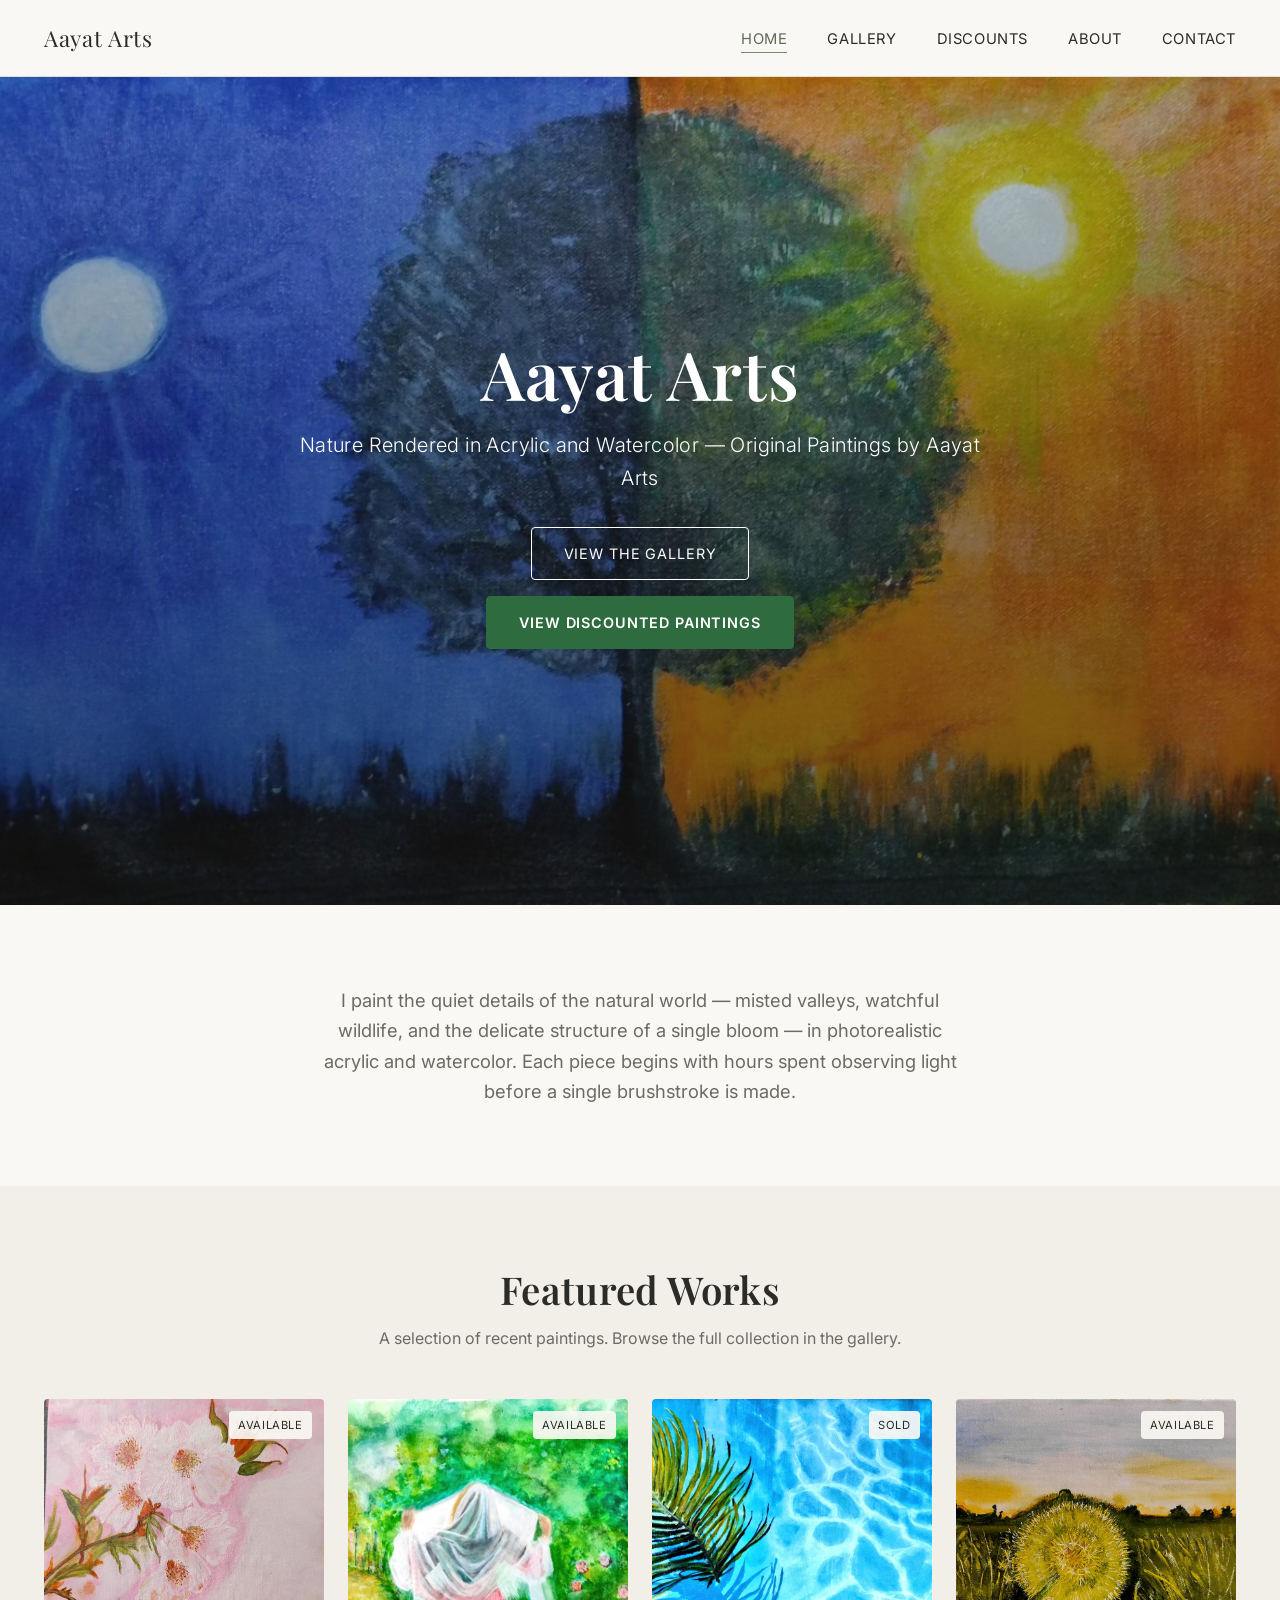
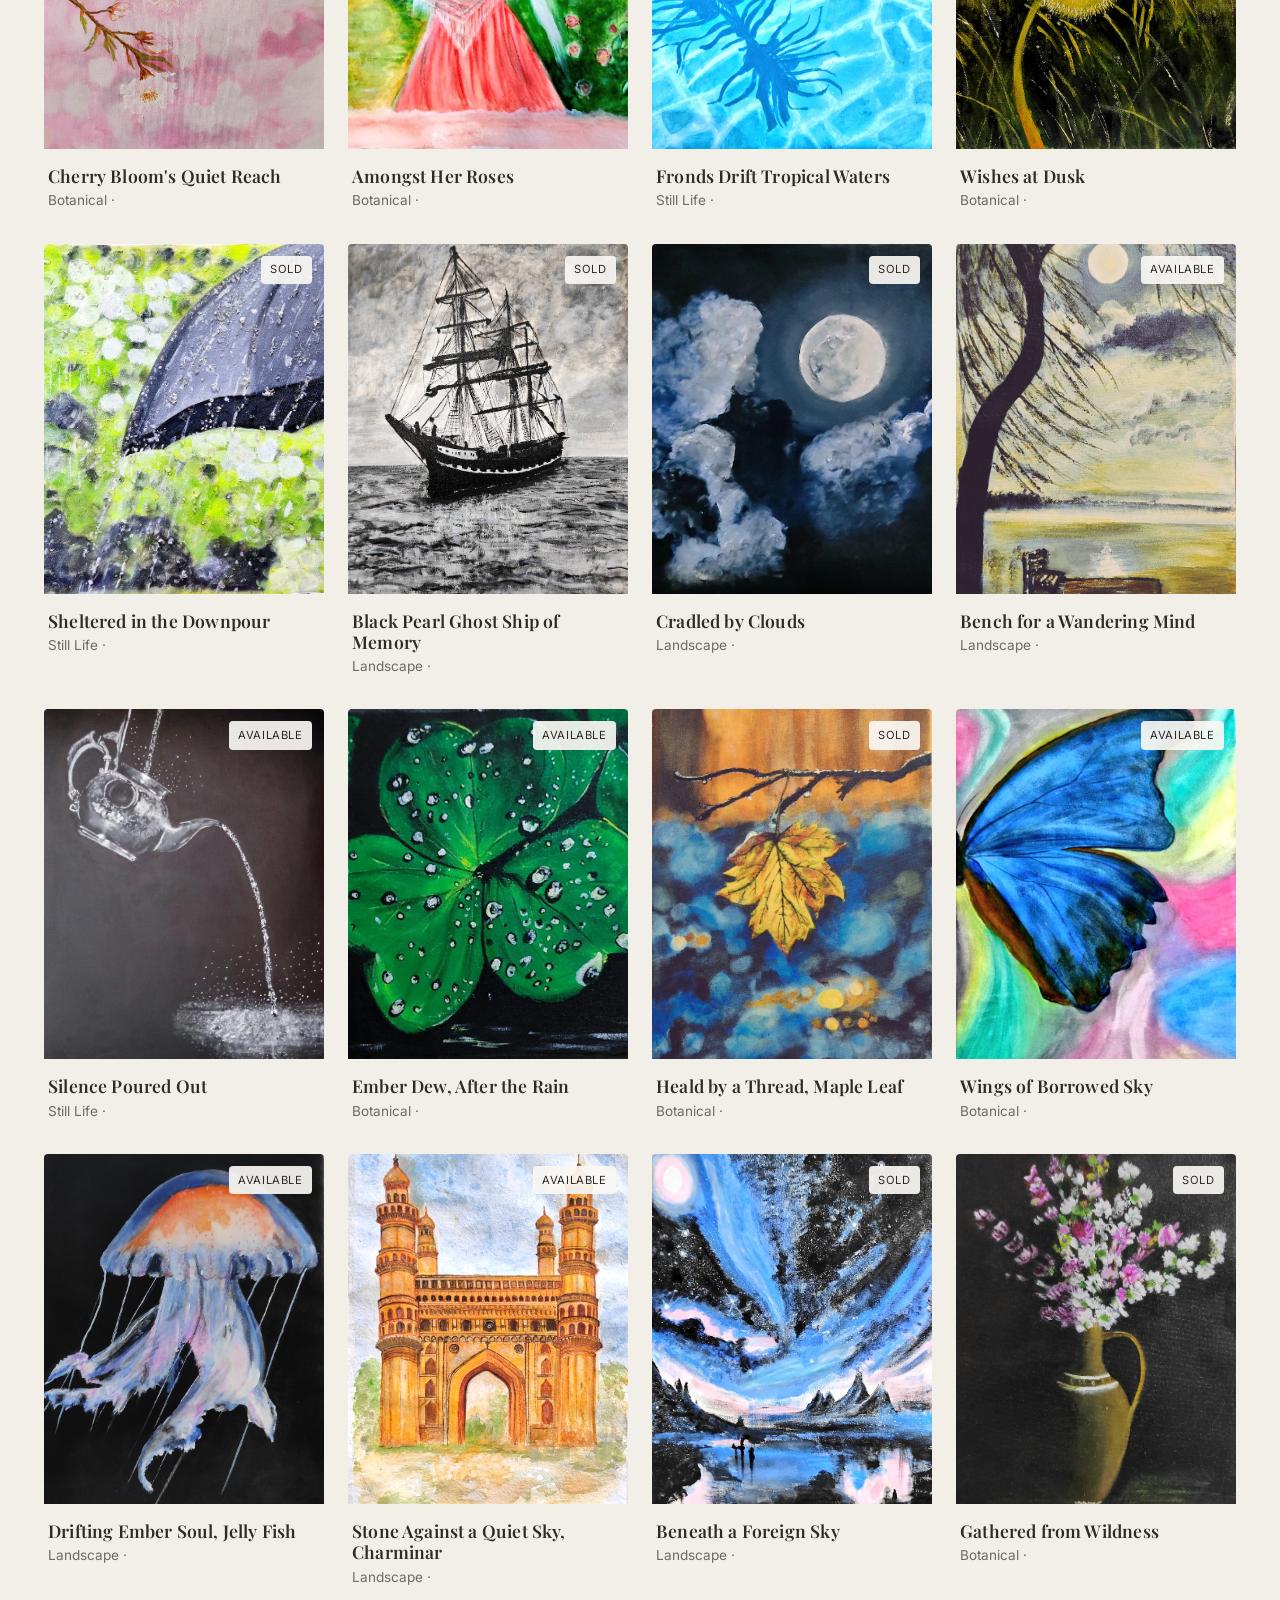
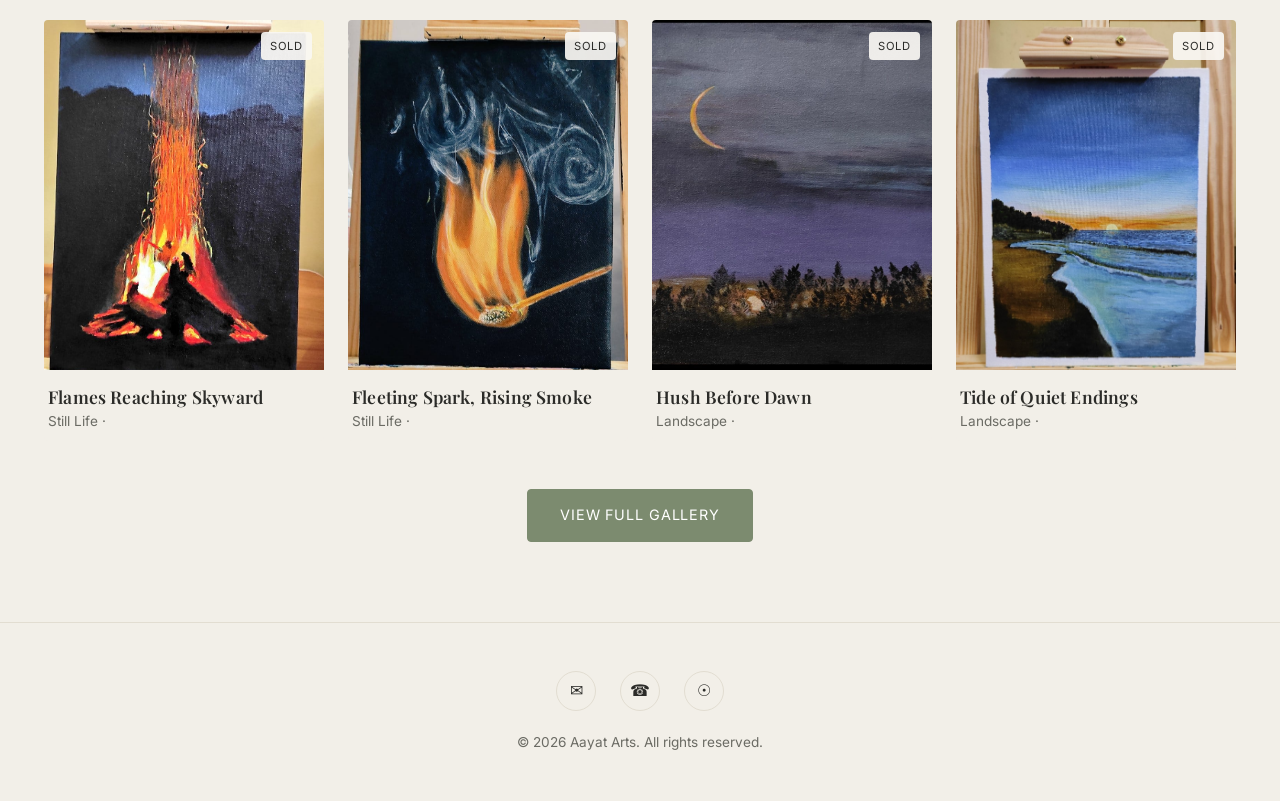
==== commit 5fbba41e: "added discounted paintings" ====
--- a/index.html
+++ b/index.html
@@ -54,7 +54,11 @@
       <div class="hero-content">
         <h1 id="hero-name">Jane Alder</h1>
         <p id="hero-tagline">Nature Rendered in Oil &mdash; Original Paintings by Jane Alder</p>
-        <a href="gallery.html" class="btn">View the Gallery</a>
+        <div class="hero-actions">
+          <a href="gallery.html" class="btn">View the Gallery</a>
+          <!-- Discount call-to-action: hidden by js/script.js if no painting currently has Discount = TRUE -->
+          <a href="discounts.html" class="btn btn-solid btn-discount" id="discount-cta">View Discounted Paintings</a>
+        </div>
       </div>
     </section>
 
--- a/css/style.css
+++ b/css/style.css
@@ -137,6 +137,28 @@
   border-color: var(--color-accent-dark);
 }
 
+/* ---------- Hero action buttons ---------- */
+.hero-actions {
+  display: flex;
+  flex-direction: column;
+  align-items: center;
+  gap: 1rem;
+}
+
+.btn-discount {
+  background-color: #2e6b3e;
+  color: var(--color-white);
+  border-color: #2e6b3e;
+  font-weight: 600;
+}
+
+.btn-discount:hover,
+.btn-discount:focus-visible {
+  background-color: #234f2c;
+  border-color: #234f2c;
+  color: var(--color-white);
+}
+
 /* ---------- Navigation ---------- */
 .site-header {
   position: sticky;
@@ -264,6 +286,17 @@
 .hero .btn:hover {
   background-color: var(--color-white);
   color: var(--color-text);
+}
+
+.hero .btn-discount {
+  border-color: #2e6b3e;
+  color: var(--color-white);
+}
+
+.hero .btn-discount:hover {
+  background-color: #234f2c;
+  border-color: #234f2c;
+  color: var(--color-white);
 }
 
 /* ---------- Intro ---------- */
@@ -341,7 +374,7 @@
   position: absolute;
   top: 0.75rem;
   left: 0.75rem;
-  background-color: #b5473d;
+  background-color: #2e6b3e;
   color: var(--color-white);
   font-size: 0.7rem;
   text-transform: uppercase;
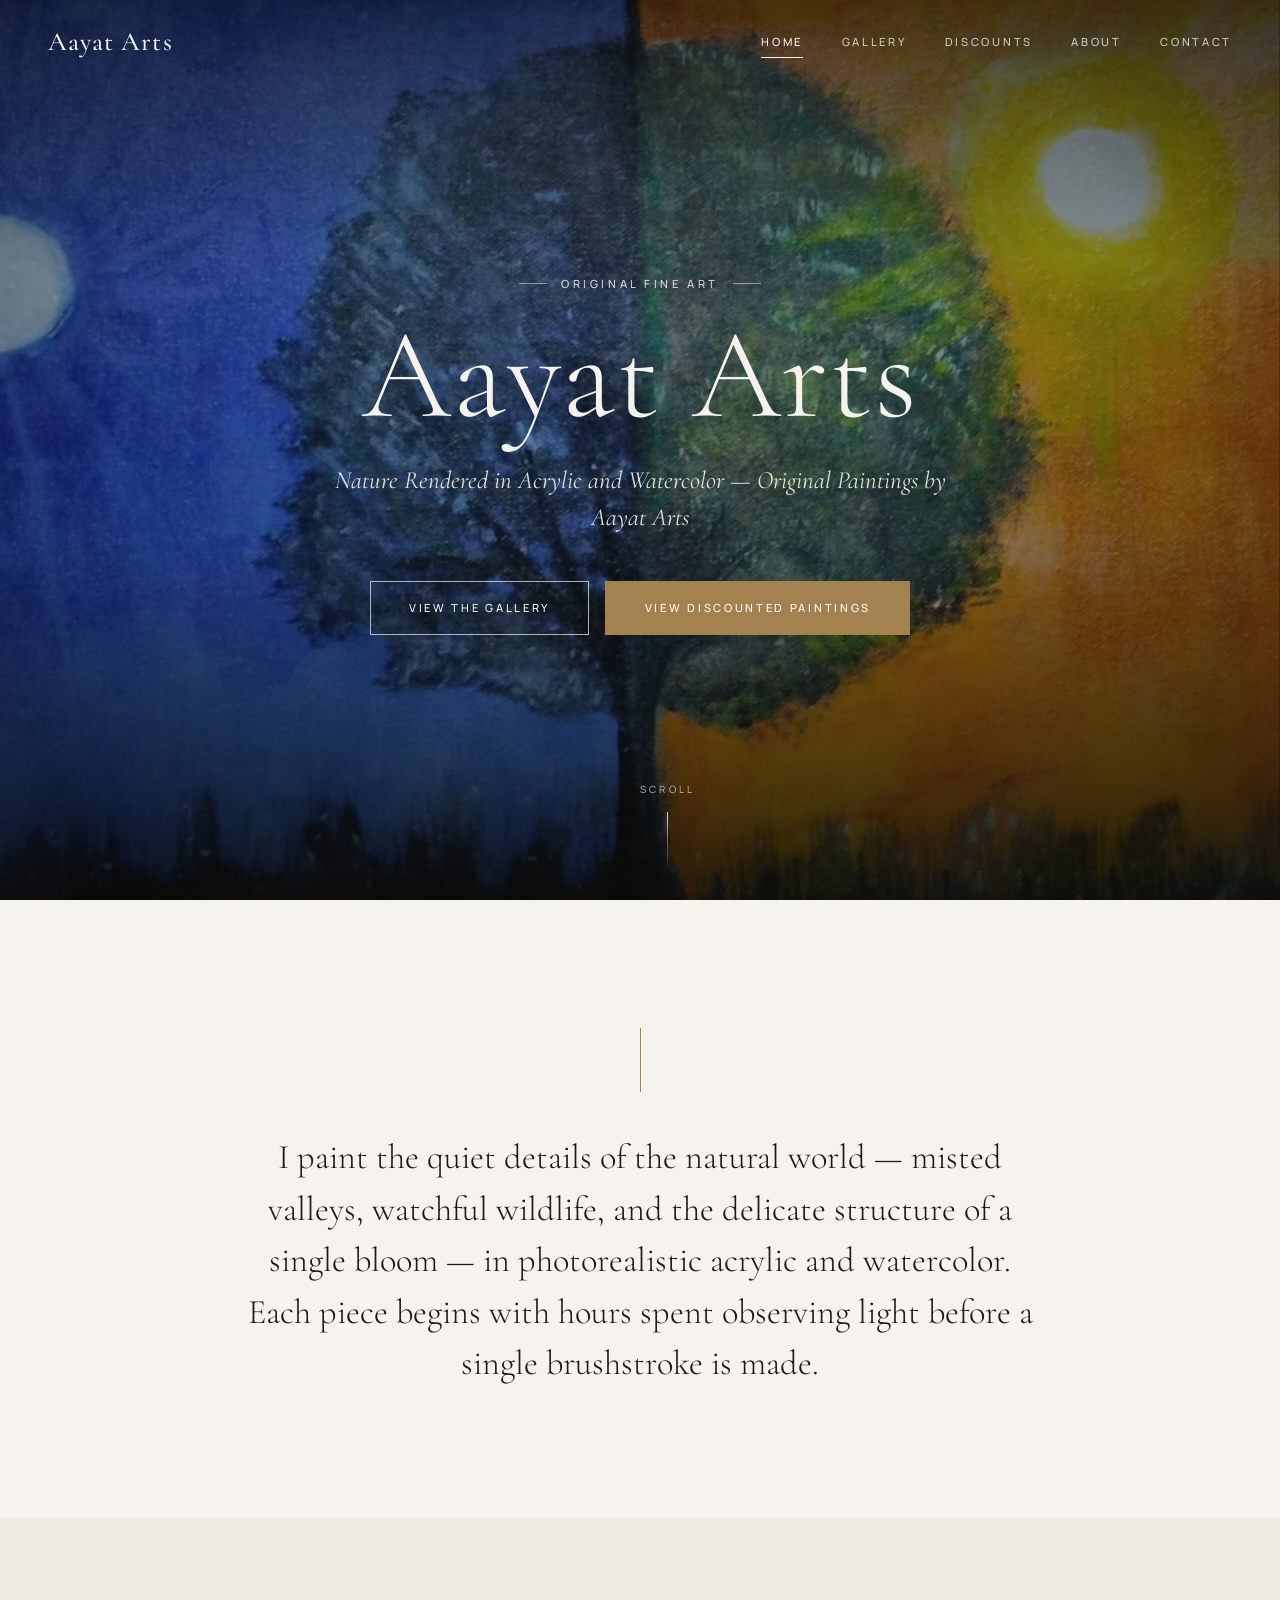
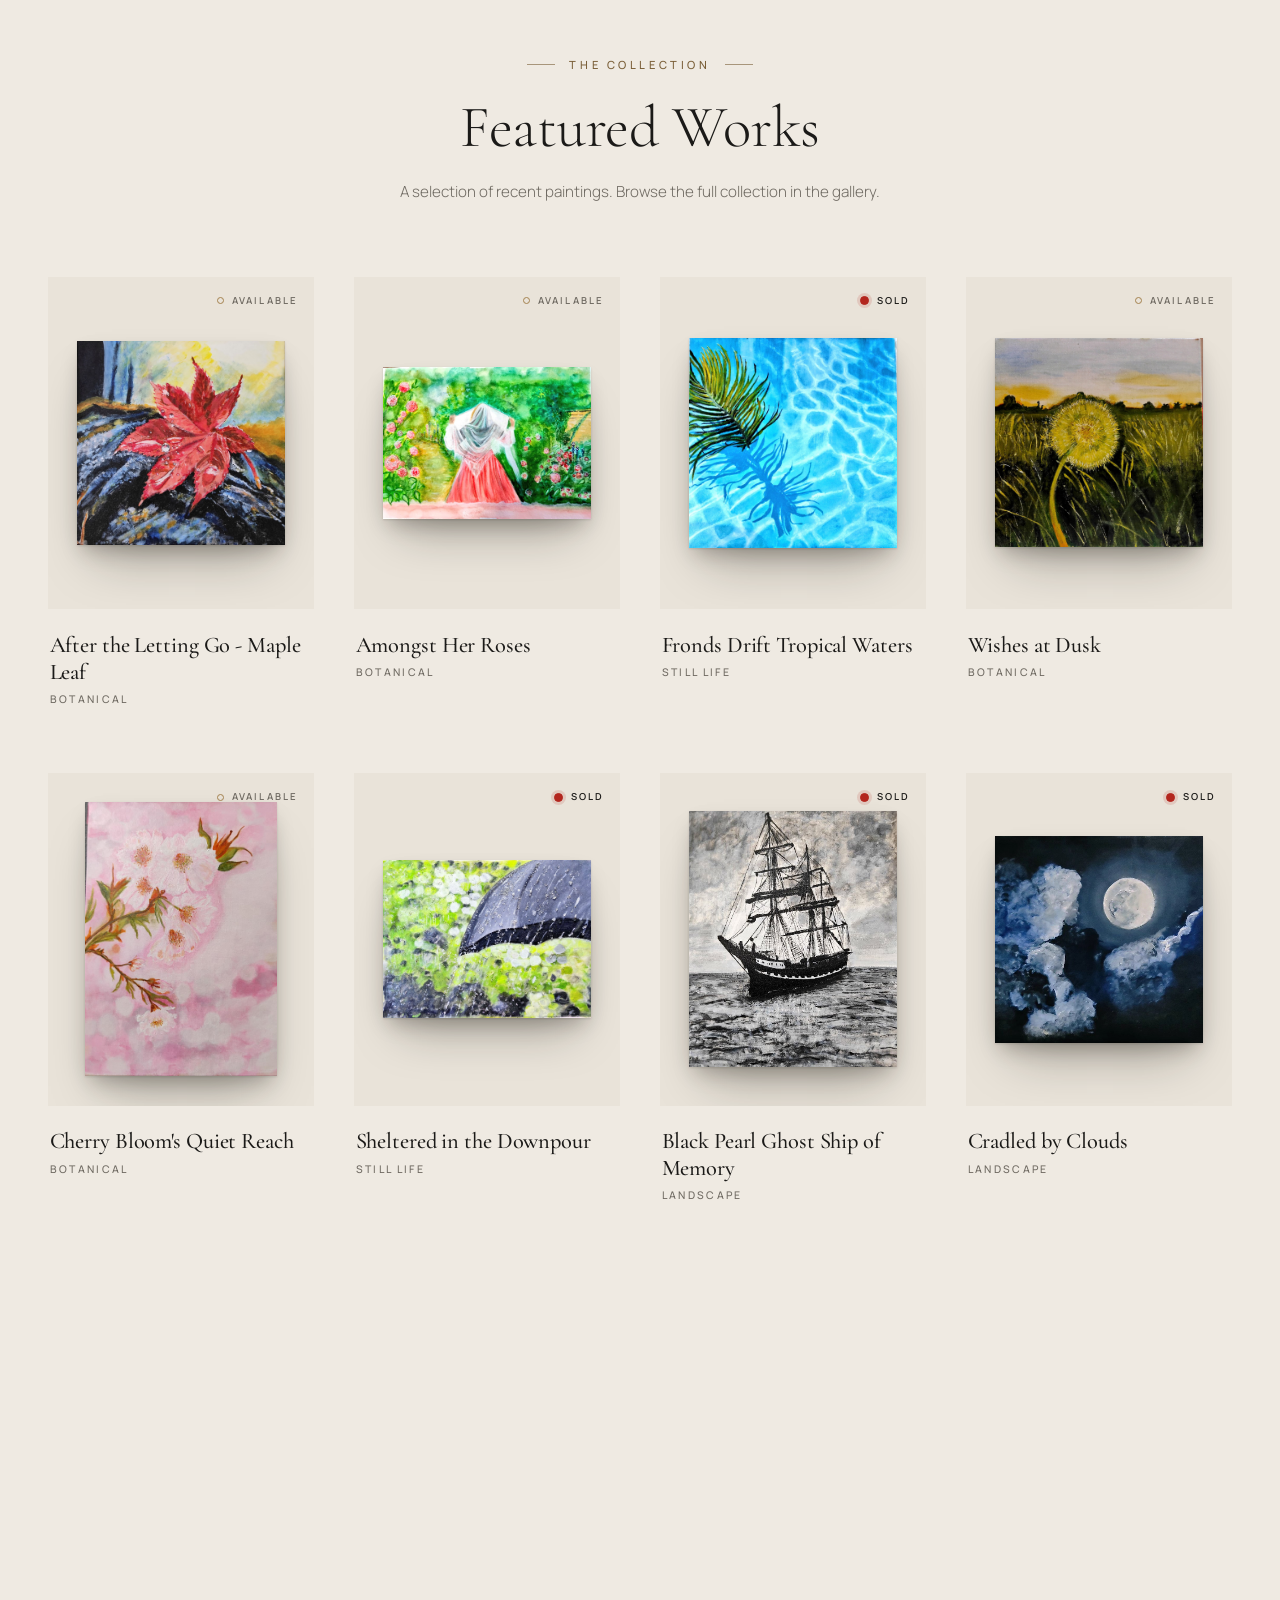
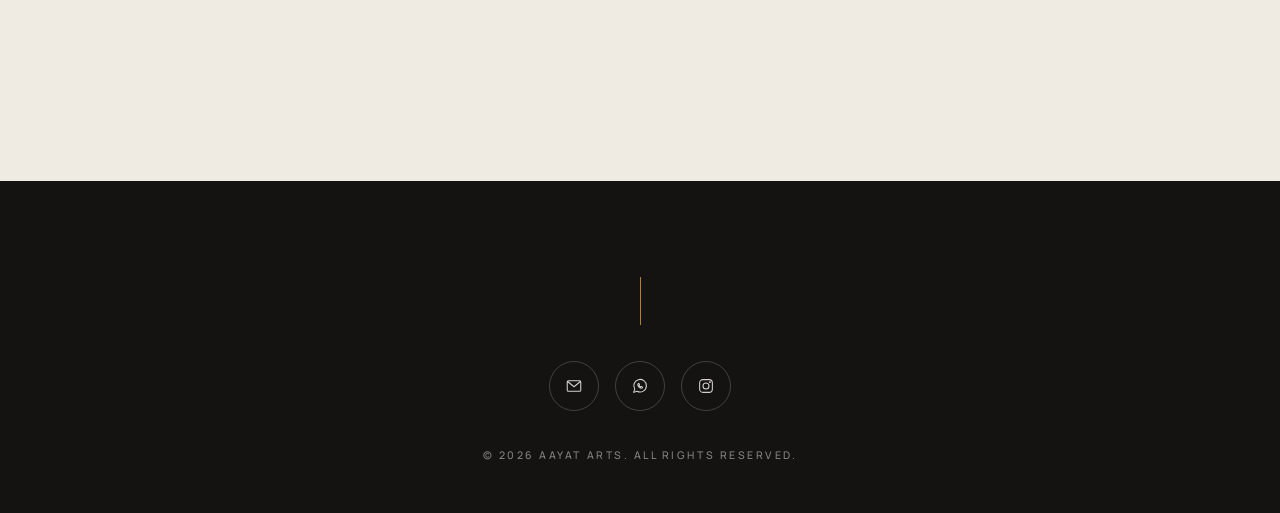
==== commit de74d0d9: "Restyle site as a premium gallery Visual-only redesign; page structure, data files and CSV-driven be" ====
--- a/index.html
+++ b/index.html
@@ -20,7 +20,7 @@
 
   <link rel="preconnect" href="https://fonts.googleapis.com">
   <link rel="preconnect" href="https://fonts.gstatic.com" crossorigin>
-  <link href="https://fonts.googleapis.com/css2?family=Playfair+Display:wght@500;600;700&family=Inter:wght@300;400;500;600&display=swap" rel="stylesheet">
+  <link href="https://fonts.googleapis.com/css2?family=Cormorant+Garamond:ital,wght@0,300;0,400;0,500;0,600;1,300;1,400;1,500&family=Manrope:wght@300;400;500;600&display=swap" rel="stylesheet">
 
   <link rel="stylesheet" href="css/style.css">
 
@@ -52,6 +52,7 @@
     <section class="hero">
       <img id="hero-bg" src="images/paintings/landscape-01.svg" alt="Featured painting: Golden Valley at Dusk" class="hero-bg">
       <div class="hero-content">
+        <span class="eyebrow">Original Fine Art</span>
         <h1 id="hero-name">Jane Alder</h1>
         <p id="hero-tagline">Nature Rendered in Oil &mdash; Original Paintings by Jane Alder</p>
         <div class="hero-actions">
@@ -60,6 +61,7 @@
           <a href="discounts.html" class="btn btn-solid btn-discount" id="discount-cta">View Discounted Paintings</a>
         </div>
       </div>
+      <a href="#home-intro" class="hero-scroll" aria-label="Scroll to introduction">Scroll</a>
     </section>
 
     <!-- Introduction: fallback text, overridden by "intro" in data/artist.json -->
@@ -76,8 +78,11 @@
     <!-- Featured Works -->
     <section class="section section-alt">
       <div class="container">
-        <h2 class="section-title">Featured Works</h2>
-        <p class="section-subtitle">A selection of recent paintings. Browse the full collection in the gallery.</p>
+        <div class="section-head">
+          <span class="eyebrow">The Collection</span>
+          <h2 class="section-title">Featured Works</h2>
+          <p class="section-subtitle">A selection of recent paintings. Browse the full collection in the gallery.</p>
+        </div>
         <div class="grid" id="featured-grid">
           <!-- Populated automatically by js/script.js from data/paintings.csv -->
         </div>
@@ -110,9 +115,9 @@
     <div class="container footer-inner">
       <div class="footer-social">
         <!-- Fallback hrefs — real values come from data/artist.json (email/whatsapp/instagram) -->
-        <a data-contact="email" href="mailto:hello@janealder.com" aria-label="Email">&#9993;</a>
-        <a data-contact="whatsapp" href="https://wa.me/10000000000" target="_blank" rel="noopener" aria-label="WhatsApp">&#9742;</a>
-        <a data-contact="instagram" href="https://instagram.com/janealder.art" target="_blank" rel="noopener" aria-label="Instagram">&#9737;</a>
+        <a data-contact="email" href="mailto:hello@janealder.com" aria-label="Email"><svg viewBox="0 0 24 24" fill="none" stroke="currentColor" stroke-width="1.4" stroke-linecap="round" stroke-linejoin="round" aria-hidden="true"><rect x="3" y="5" width="18" height="14" rx="1.5"/><path d="m3.5 6 8.5 7 8.5-7"/></svg></a>
+        <a data-contact="whatsapp" href="https://wa.me/10000000000" target="_blank" rel="noopener" aria-label="WhatsApp"><svg viewBox="0 0 24 24" fill="none" stroke="currentColor" stroke-width="1.4" stroke-linecap="round" stroke-linejoin="round" aria-hidden="true"><path d="M20.5 11.6a8.4 8.4 0 0 1-12.4 7.4L3.5 20.5l1.5-4.4a8.4 8.4 0 1 1 15.5-4.5z"/><path d="M9 9.5c0 3 2.5 5.5 5.5 5.5l1-1.5-2-1-1 .8c-.9-.4-1.5-1-1.9-1.9l.8-1-1-2L9 9.5z"/></svg></a>
+        <a data-contact="instagram" href="https://instagram.com/janealder.art" target="_blank" rel="noopener" aria-label="Instagram"><svg viewBox="0 0 24 24" fill="none" stroke="currentColor" stroke-width="1.4" stroke-linecap="round" stroke-linejoin="round" aria-hidden="true"><rect x="3.5" y="3.5" width="17" height="17" rx="4.5"/><circle cx="12" cy="12" r="4"/><circle cx="17.2" cy="6.8" r=".6" fill="currentColor"/></svg></a>
       </div>
       <p class="footer-copy">&copy; <span id="footer-year"></span> <span id="footer-artist-name">Jane Alder</span>. All rights reserved.</p>
     </div>
--- a/css/style.css
+++ b/css/style.css
@@ -1,29 +1,35 @@
 /* ==========================================================================
    Artist Portfolio — Stylesheet
+   Gallery-style theme: warm bone walls, ink type, brass accents.
    Edit the CSS variables below to quickly re-theme the whole site.
    ========================================================================== */
 
 :root {
-  /* REPLACE: swap --color-accent for a different nature tone if you like
-     (e.g. terracotta: #B5654A) */
-  --color-bg: #faf8f4;
-  --color-bg-alt: #f2efe8;
-  --color-text: #2b2b28;
-  --color-text-muted: #6b6b64;
-  --color-accent: #7c8b6f;      /* sage green */
-  --color-accent-dark: #5f6c55;
-  --color-border: #e2ddd1;
+  /* REPLACE: swap --color-accent for a different tone if you like
+     (e.g. deep terracotta: #9c5a3c) */
+  --color-bg: #f6f3ee;          /* gallery wall */
+  --color-bg-alt: #efeae2;      /* alternate section */
+  --color-matte: #e9e3d9;       /* matte behind each painting */
+  --color-text: #1b1a18;        /* ink */
+  --color-text-muted: #6f6a62;
+  --color-accent: #a4824f;      /* brass */
+  --color-accent-dark: #7a5f38;
+  --color-border: #ddd6ca;
   --color-white: #ffffff;
-
-  --font-heading: 'Playfair Display', Georgia, serif;
-  --font-body: 'Inter', -apple-system, BlinkMacSystemFont, sans-serif;
-
-  --max-width: 1240px;
-  --gap: 1.5rem;
-  --radius: 4px;
-  --transition: 0.3s ease;
-
-  --nav-height: 76px;
+  --color-ivory: #f6f3ee;
+  --color-ink: #141311;
+  --color-sold: #b3261e;        /* the classic gallery "red dot" */
+
+  --font-heading: 'Cormorant Garamond', 'Cormorant', Georgia, 'Times New Roman', serif;
+  --font-body: 'Manrope', -apple-system, BlinkMacSystemFont, 'Segoe UI', sans-serif;
+
+  --max-width: 1320px;
+  --gap: 2.5rem;
+  --radius: 0;
+  --ease: cubic-bezier(0.2, 0.7, 0.2, 1);
+  --transition: 0.4s var(--ease);
+
+  --nav-height: 84px;
 }
 
 /* ---------- Reset ---------- */
@@ -41,11 +47,24 @@
 
 body {
   font-family: var(--font-body);
+  font-weight: 400;
   background-color: var(--color-bg);
   color: var(--color-text);
-  line-height: 1.65;
+  line-height: 1.7;
   -webkit-font-smoothing: antialiased;
+  -moz-osx-font-smoothing: grayscale;
+  text-rendering: optimizeLegibility;
   overflow-x: hidden;
+  animation: page-in 0.9s var(--ease) both;
+}
+
+body.menu-open {
+  overflow: hidden;
+}
+
+::selection {
+  background-color: var(--color-accent);
+  color: var(--color-white);
 }
 
 img {
@@ -64,9 +83,9 @@
 
 h1, h2, h3, h4 {
   font-family: var(--font-heading);
-  font-weight: 600;
-  line-height: 1.2;
-  letter-spacing: 0.01em;
+  font-weight: 400;
+  line-height: 1.1;
+  letter-spacing: -0.005em;
 }
 
 button {
@@ -74,88 +93,130 @@
   cursor: pointer;
   border: none;
   background: none;
+  color: inherit;
 }
 
 input, textarea {
   font-family: inherit;
+}
+
+:focus-visible {
+  outline: 1px solid var(--color-accent);
+  outline-offset: 4px;
 }
 
 .container {
   max-width: var(--max-width);
   margin: 0 auto;
-  padding: 0 1.5rem;
+  padding: 0 clamp(1.25rem, 4vw, 3rem);
 }
 
 .section {
-  padding: 5rem 0;
+  padding: clamp(5rem, 10vw, 8.5rem) 0;
 }
 
 .section-alt {
   background-color: var(--color-bg-alt);
 }
 
+/* Small uppercase label that sits above headings */
+.eyebrow {
+  display: inline-flex;
+  align-items: center;
+  gap: 0.9rem;
+  font-family: var(--font-body);
+  font-size: 0.7rem;
+  font-weight: 500;
+  letter-spacing: 0.32em;
+  text-transform: uppercase;
+  color: var(--color-accent-dark);
+  margin-bottom: 1.4rem;
+}
+
+.eyebrow::before,
+.eyebrow::after {
+  content: '';
+  width: 28px;
+  height: 1px;
+  background-color: currentColor;
+  opacity: 0.6;
+}
+
 .section-title {
-  font-size: clamp(1.8rem, 3vw, 2.6rem);
+  font-size: clamp(2.4rem, 4.6vw, 3.8rem);
+  font-weight: 300;
   text-align: center;
-  margin-bottom: 0.75rem;
+  margin-bottom: 1.1rem;
 }
 
 .section-subtitle {
   text-align: center;
   color: var(--color-text-muted);
-  max-width: 560px;
-  margin: 0 auto 3rem;
-  font-size: 1rem;
-}
-
+  max-width: 520px;
+  margin: 0 auto clamp(3rem, 6vw, 4.5rem);
+  font-size: 0.95rem;
+  font-weight: 300;
+}
+
+.section-head {
+  text-align: center;
+}
+
+/* ---------- Buttons ---------- */
 .btn {
-  display: inline-block;
-  padding: 0.85rem 2rem;
-  border: 1px solid var(--color-accent);
-  color: var(--color-accent-dark);
-  font-size: 0.9rem;
-  letter-spacing: 0.06em;
+  display: inline-flex;
+  align-items: center;
+  justify-content: center;
+  gap: 0.75rem;
+  padding: 1.05rem 2.4rem;
+  border: 1px solid var(--color-text);
+  color: var(--color-text);
+  font-size: 0.7rem;
+  font-weight: 500;
+  letter-spacing: 0.24em;
   text-transform: uppercase;
   border-radius: var(--radius);
-  transition: background-color var(--transition), color var(--transition);
+  background: linear-gradient(var(--color-text), var(--color-text)) no-repeat left center / 0% 100%;
+  transition: background-size 0.6s var(--ease), color 0.4s var(--ease), border-color 0.4s var(--ease);
 }
 
 .btn:hover,
 .btn:focus-visible {
-  background-color: var(--color-accent);
-  color: var(--color-white);
+  background-size: 100% 100%;
+  color: var(--color-ivory);
 }
 
 .btn-solid {
-  background-color: var(--color-accent);
-  color: var(--color-white);
+  background-color: var(--color-text);
+  background-image: linear-gradient(var(--color-accent-dark), var(--color-accent-dark));
+  border-color: var(--color-text);
+  color: var(--color-ivory);
 }
 
 .btn-solid:hover,
 .btn-solid:focus-visible {
-  background-color: var(--color-accent-dark);
   border-color: var(--color-accent-dark);
+  color: var(--color-white);
 }
 
 /* ---------- Hero action buttons ---------- */
 .hero-actions {
   display: flex;
-  flex-direction: column;
-  align-items: center;
+  flex-wrap: wrap;
+  justify-content: center;
   gap: 1rem;
 }
 
 .btn-discount {
-  background-color: #2e6b3e;
+  background-color: var(--color-accent);
+  background-image: linear-gradient(var(--color-accent-dark), var(--color-accent-dark));
+  border-color: var(--color-accent);
   color: var(--color-white);
-  border-color: #2e6b3e;
-  font-weight: 600;
 }
 
 .btn-discount:hover,
 .btn-discount:focus-visible {
-  background-color: #234f2c;
-  border-color: #234f2c;
+  border-color: var(--color-accent-dark);
   color: var(--color-white);
 }
 
@@ -164,9 +225,38 @@
   position: sticky;
   top: 0;
   z-index: 500;
-  background-color: rgba(250, 248, 244, 0.92);
-  backdrop-filter: blur(6px);
-  border-bottom: 1px solid var(--color-border);
+  color: var(--color-text);
+  transition: color var(--transition);
+}
+
+/* Background lives on a pseudo-element so the blur doesn't trap the
+   full-screen mobile menu inside the header box */
+.site-header::before {
+  content: '';
+  position: absolute;
+  inset: 0;
+  z-index: -1;
+  background-color: rgba(246, 243, 238, 0.86);
+  backdrop-filter: blur(14px) saturate(1.2);
+  -webkit-backdrop-filter: blur(14px) saturate(1.2);
+  border-bottom: 1px solid rgba(27, 26, 24, 0.08);
+  transition: opacity var(--transition);
+}
+
+/* Home page: header floats transparently over the hero painting,
+   then settles into the solid bar once the visitor scrolls */
+body:has(.hero) .site-header {
+  position: fixed;
+  left: 0;
+  right: 0;
+}
+
+body:has(.hero):not(.scrolled) .site-header {
+  color: var(--color-ivory);
+}
+
+body:has(.hero):not(.scrolled) .site-header::before {
+  opacity: 0;
 }
 
 .navbar {
@@ -176,51 +266,90 @@
   justify-content: space-between;
   max-width: var(--max-width);
   margin: 0 auto;
-  padding: 0 1.5rem;
+  padding: 0 clamp(1.25rem, 4vw, 3rem);
+  transition: height var(--transition);
+}
+
+body.scrolled .navbar {
+  height: 68px;
 }
 
 .nav-logo {
   font-family: var(--font-heading);
-  font-size: 1.4rem;
-  letter-spacing: 0.03em;
+  font-size: 1.65rem;
+  font-weight: 500;
+  letter-spacing: 0.04em;
+  line-height: 1;
 }
 
 .nav-links {
   display: flex;
-  gap: 2.5rem;
+  gap: clamp(1.5rem, 3vw, 2.75rem);
 }
 
 .nav-links a {
-  font-size: 0.92rem;
-  letter-spacing: 0.04em;
+  position: relative;
+  display: inline-block;
+  font-size: 0.7rem;
+  font-weight: 500;
+  letter-spacing: 0.24em;
   text-transform: uppercase;
-  padding-bottom: 4px;
-  border-bottom: 1px solid transparent;
-  transition: border-color var(--transition), color var(--transition);
+  padding: 0.4rem 0;
+  opacity: 0.78;
+  transition: opacity var(--transition);
+}
+
+.nav-links a::after {
+  content: '';
+  position: absolute;
+  left: 0;
+  right: 0;
+  bottom: 0;
+  height: 1px;
+  background-color: currentColor;
+  transform: scaleX(0);
+  transform-origin: right;
+  transition: transform 0.5s var(--ease);
 }
 
 .nav-links a:hover,
 .nav-links a.active {
-  color: var(--color-accent-dark);
-  border-bottom-color: var(--color-accent);
+  opacity: 1;
+}
+
+.nav-links a:hover::after,
+.nav-links a.active::after {
+  transform: scaleX(1);
+  transform-origin: left;
 }
 
 .nav-toggle {
   display: none;
   flex-direction: column;
-  gap: 5px;
+  justify-content: center;
+  gap: 7px;
+  width: 44px;
+  height: 44px;
+  margin-right: -10px;
+  padding: 10px;
   z-index: 600;
+  position: relative;
 }
 
 .nav-toggle span {
+  display: block;
   width: 24px;
-  height: 2px;
-  background-color: var(--color-text);
-  transition: transform var(--transition), opacity var(--transition);
+  height: 1px;
+  background-color: currentColor;
+  transition: transform var(--transition), opacity var(--transition), background-color var(--transition);
+}
+
+.nav-toggle.open span {
+  background-color: var(--color-ivory);
 }
 
 .nav-toggle.open span:nth-child(1) {
-  transform: translateY(7px) rotate(45deg);
+  transform: translateY(8px) rotate(45deg);
 }
 
 .nav-toggle.open span:nth-child(2) {
@@ -228,174 +357,337 @@
 }
 
 .nav-toggle.open span:nth-child(3) {
-  transform: translateY(-7px) rotate(-45deg);
+  transform: translateY(-8px) rotate(-45deg);
 }
 
 /* ---------- Hero ---------- */
 .hero {
   position: relative;
-  height: 92vh;
-  min-height: 480px;
+  height: 100vh;
+  height: 100svh;
+  min-height: 560px;
   display: flex;
   align-items: center;
   justify-content: center;
   text-align: center;
-  color: var(--color-white);
+  color: var(--color-ivory);
   overflow: hidden;
+  background-color: var(--color-ink);
 }
 
 .hero-bg {
   position: absolute;
   inset: 0;
   width: 100%;
-  height: 100%;
+  height: 110%;
   object-fit: cover;
+  translate: 0 var(--parallax, 0px);
+  animation: hero-zoom 2.8s var(--ease) both;
+  will-change: translate, scale;
 }
 
 .hero::after {
   content: '';
   position: absolute;
   inset: 0;
-  background: linear-gradient(180deg, rgba(20, 20, 18, 0.25) 0%, rgba(20, 20, 18, 0.55) 100%);
+  background:
+    radial-gradient(ellipse at center, rgba(10, 10, 9, 0.15) 0%, rgba(10, 10, 9, 0.55) 100%),
+    linear-gradient(180deg, rgba(10, 10, 9, 0.45) 0%, rgba(10, 10, 9, 0.05) 30%, rgba(10, 10, 9, 0.1) 60%, rgba(10, 10, 9, 0.7) 100%);
 }
 
 .hero-content {
   position: relative;
   z-index: 2;
   padding: 0 1.5rem;
-  max-width: 760px;
+  max-width: 860px;
+}
+
+.hero-content > * {
+  animation: rise 1.3s var(--ease) both;
+}
+
+.hero-content > *:nth-child(1) { animation-delay: 0.5s; }
+.hero-content > *:nth-child(2) { animation-delay: 0.65s; }
+.hero-content > *:nth-child(3) { animation-delay: 0.85s; }
+.hero-content > *:nth-child(4) { animation-delay: 1.05s; }
+
+.hero .eyebrow {
+  color: rgba(246, 243, 238, 0.85);
 }
 
 .hero-content h1 {
-  font-size: clamp(2.4rem, 6vw, 4.2rem);
-  margin-bottom: 1rem;
+  font-size: clamp(3.4rem, 10vw, 8rem);
+  font-weight: 300;
+  letter-spacing: 0.01em;
+  line-height: 0.95;
+  margin-bottom: 1.6rem;
+  text-shadow: 0 2px 40px rgba(0, 0, 0, 0.25);
 }
 
 .hero-content p {
-  font-size: clamp(1rem, 2vw, 1.25rem);
-  font-weight: 300;
-  margin-bottom: 2rem;
-  letter-spacing: 0.02em;
+  font-family: var(--font-heading);
+  font-style: italic;
+  font-size: clamp(1.15rem, 2.2vw, 1.55rem);
+  font-weight: 400;
+  line-height: 1.5;
+  max-width: 620px;
+  margin: 0 auto 2.75rem;
+  color: rgba(246, 243, 238, 0.9);
 }
 
 .hero .btn {
-  border-color: var(--color-white);
+  border-color: rgba(246, 243, 238, 0.7);
+  color: var(--color-ivory);
+  background-image: linear-gradient(var(--color-ivory), var(--color-ivory));
+  backdrop-filter: blur(4px);
+  -webkit-backdrop-filter: blur(4px);
+}
+
+.hero .btn:hover,
+.hero .btn:focus-visible {
+  border-color: var(--color-ivory);
+  color: var(--color-text);
+}
+
+.hero .btn-discount {
+  background-color: var(--color-accent);
+  border-color: var(--color-accent);
   color: var(--color-white);
-}
-
-.hero .btn:hover {
-  background-color: var(--color-white);
+  background-image: linear-gradient(var(--color-ivory), var(--color-ivory));
+}
+
+.hero .btn-discount:hover,
+.hero .btn-discount:focus-visible {
+  border-color: var(--color-ivory);
   color: var(--color-text);
 }
 
-.hero .btn-discount {
-  border-color: #2e6b3e;
-  color: var(--color-white);
-}
-
-.hero .btn-discount:hover {
-  background-color: #234f2c;
-  border-color: #234f2c;
-  color: var(--color-white);
+/* Animated scroll cue at the bottom of the hero */
+.hero-scroll {
+  position: absolute;
+  z-index: 2;
+  left: 50%;
+  bottom: 2rem;
+  transform: translateX(-50%);
+  display: flex;
+  flex-direction: column;
+  align-items: center;
+  gap: 0.9rem;
+  font-size: 0.62rem;
+  letter-spacing: 0.32em;
+  text-transform: uppercase;
+  color: rgba(246, 243, 238, 0.75);
+  animation: rise 1.3s 1.4s var(--ease) both;
+}
+
+.hero-scroll::after {
+  content: '';
+  width: 1px;
+  height: 56px;
+  background: linear-gradient(rgba(246, 243, 238, 0.9), rgba(246, 243, 238, 0));
+  transform-origin: top;
+  animation: scroll-line 2.4s var(--ease) infinite;
 }
 
 /* ---------- Intro ---------- */
 .intro {
-  max-width: 700px;
+  max-width: 900px;
   margin: 0 auto;
   text-align: center;
 }
 
+.intro::before {
+  content: '';
+  display: block;
+  width: 1px;
+  height: 64px;
+  margin: 0 auto 2.5rem;
+  background-color: var(--color-accent);
+}
+
 .intro p {
-  font-size: 1.15rem;
-  color: var(--color-text-muted);
+  font-family: var(--font-heading);
+  font-size: clamp(1.45rem, 2.7vw, 2.15rem);
+  font-weight: 300;
+  line-height: 1.5;
+  color: var(--color-text);
 }
 
 /* ---------- Featured / Gallery Grid ---------- */
 .grid {
   display: grid;
-  grid-template-columns: repeat(auto-fit, minmax(280px, 1fr));
-  gap: var(--gap);
+  grid-template-columns: repeat(auto-fill, minmax(260px, 1fr));
+  column-gap: var(--gap);
+  row-gap: clamp(3rem, 5vw, 4.5rem);
 }
 
 .art-card {
   position: relative;
+  cursor: pointer;
+}
+
+/* Each painting is "hung" on its own matte with a soft wall shadow,
+   shown whole rather than cropped */
+.art-card .art-media {
+  position: relative;
+  aspect-ratio: 4 / 5;
+  display: flex;
+  align-items: center;
+  justify-content: center;
+  padding: 11%;
+  background-color: var(--color-matte);
   overflow: hidden;
-  cursor: pointer;
-  background-color: var(--color-bg-alt);
-  border-radius: var(--radius);
-}
-
-.art-card .art-media {
-  overflow: hidden;
-  aspect-ratio: 4 / 5;
+  transition: background-color 0.6s var(--ease);
 }
 
 .art-card img {
-  width: 100%;
-  height: 100%;
-  object-fit: cover;
-  transition: transform 0.5s ease;
+  width: auto;
+  height: auto;
+  max-width: 100%;
+  max-height: 100%;
+  object-fit: contain;
+  box-shadow:
+    0 1px 2px rgba(20, 16, 10, 0.12),
+    0 10px 20px -6px rgba(20, 16, 10, 0.28),
+    0 28px 48px -18px rgba(20, 16, 10, 0.35);
+  transition: transform 0.9s var(--ease), box-shadow 0.9s var(--ease);
+}
+
+.art-card:hover .art-media {
+  background-color: #e3dccf;
 }
 
 .art-card:hover img {
-  transform: scale(1.06);
+  transform: translateY(-6px) scale(1.025);
+  box-shadow:
+    0 2px 4px rgba(20, 16, 10, 0.12),
+    0 18px 30px -8px rgba(20, 16, 10, 0.3),
+    0 44px 70px -24px rgba(20, 16, 10, 0.45);
+}
+
+/* "View" label that slides up on hover */
+.art-card .art-media::after {
+  content: 'View Work';
+  position: absolute;
+  left: 50%;
+  bottom: 4%;
+  transform: translate(-50%, 10px);
+  font-size: 0.62rem;
+  font-weight: 500;
+  letter-spacing: 0.28em;
+  text-transform: uppercase;
+  color: var(--color-text);
+  opacity: 0;
+  transition: opacity 0.5s var(--ease), transform 0.5s var(--ease);
+  white-space: nowrap;
+}
+
+.art-card:hover .art-media::after {
+  opacity: 0.75;
+  transform: translate(-50%, 0);
 }
 
 .art-card .art-info {
-  padding: 1rem 0.25rem 0.5rem;
+  display: flex;
+  flex-direction: column;
+  gap: 0.35rem;
+  padding: 1.35rem 0.1rem 0;
+  border-top: 1px solid transparent;
 }
 
 .art-card h3 {
-  font-size: 1.1rem;
-  margin-bottom: 0.2rem;
+  font-size: 1.4rem;
+  font-weight: 500;
+  line-height: 1.2;
+  transition: color var(--transition);
+}
+
+.art-card:hover h3 {
+  color: var(--color-accent-dark);
 }
 
 .art-card .art-meta {
-  font-size: 0.85rem;
+  font-size: 0.66rem;
+  font-weight: 500;
+  letter-spacing: 0.22em;
+  text-transform: uppercase;
   color: var(--color-text-muted);
-  text-transform: capitalize;
 }
 
 .art-card .status-badge {
   position: absolute;
-  top: 0.75rem;
-  right: 0.75rem;
-  background-color: rgba(250, 248, 244, 0.92);
+  z-index: 2;
+  top: 1rem;
+  right: 1rem;
+  display: inline-flex;
+  align-items: center;
+  gap: 0.5rem;
+  font-size: 0.6rem;
+  font-weight: 600;
+  text-transform: uppercase;
+  letter-spacing: 0.22em;
+  color: var(--color-text-muted);
+}
+
+.art-card .status-badge::before {
+  content: '';
+  width: 7px;
+  height: 7px;
+  border-radius: 50%;
+  border: 1px solid var(--color-accent);
+}
+
+.art-card .status-badge.status-sold {
   color: var(--color-text);
-  font-size: 0.7rem;
-  text-transform: uppercase;
-  letter-spacing: 0.05em;
-  padding: 0.3rem 0.6rem;
-  border-radius: var(--radius);
+}
+
+.art-card .status-badge.status-sold::before {
+  background-color: var(--color-sold);
+  border-color: var(--color-sold);
+  width: 9px;
+  height: 9px;
+  box-shadow: 0 0 0 3px rgba(179, 38, 30, 0.14);
+}
+
+.art-card .status-badge.status-inquire::before {
+  background-color: var(--color-accent);
 }
 
 .art-card .discount-badge {
   position: absolute;
-  top: 0.75rem;
-  left: 0.75rem;
-  background-color: #2e6b3e;
-  color: var(--color-white);
-  font-size: 0.7rem;
+  z-index: 2;
+  top: 0.85rem;
+  left: 0.85rem;
+  background-color: var(--color-ink);
+  color: var(--color-ivory);
+  font-size: 0.6rem;
+  font-weight: 600;
   text-transform: uppercase;
-  letter-spacing: 0.05em;
-  padding: 0.3rem 0.6rem;
-  border-radius: var(--radius);
+  letter-spacing: 0.2em;
+  padding: 0.45rem 0.75rem;
 }
 
 .view-all-wrap {
   text-align: center;
-  margin-top: 3rem;
+  margin-top: clamp(3.5rem, 7vw, 5.5rem);
 }
 
 .data-error {
   grid-column: 1 / -1;
   text-align: center;
+  font-family: var(--font-heading);
+  font-size: 1.35rem;
+  font-style: italic;
   color: var(--color-text-muted);
-  padding: 2rem 1.5rem;
-  border: 1px dashed var(--color-border);
-  border-radius: var(--radius);
+  padding: 4rem 1.5rem;
+  border-top: 1px solid var(--color-border);
+  border-bottom: 1px solid var(--color-border);
   line-height: 1.6;
+}
+
+.data-error strong {
+  font-style: normal;
+  color: var(--color-text);
 }
 
 /* ---------- Gallery filters ---------- */
@@ -403,30 +695,46 @@
   display: flex;
   justify-content: center;
   flex-wrap: wrap;
-  gap: 0.75rem;
-  margin-bottom: 3rem;
+  gap: 0.5rem clamp(1.25rem, 3vw, 2.5rem);
+  padding: 1.25rem 0;
+  margin-bottom: clamp(3rem, 6vw, 4.5rem);
+  border-top: 1px solid var(--color-border);
+  border-bottom: 1px solid var(--color-border);
 }
 
 .filter-btn {
-  padding: 0.55rem 1.4rem;
-  border: 1px solid var(--color-border);
-  border-radius: 999px;
-  font-size: 0.85rem;
-  letter-spacing: 0.03em;
+  position: relative;
+  padding: 0.5rem 0;
+  font-size: 0.68rem;
+  font-weight: 500;
+  letter-spacing: 0.24em;
   text-transform: uppercase;
   color: var(--color-text-muted);
-  transition: all var(--transition);
+  transition: color var(--transition);
+}
+
+.filter-btn::after {
+  content: '';
+  position: absolute;
+  left: 0;
+  right: 0;
+  bottom: 0;
+  height: 1px;
+  background-color: var(--color-accent);
+  transform: scaleX(0);
+  transition: transform 0.5s var(--ease);
 }
 
 .filter-btn:hover {
-  border-color: var(--color-accent);
-  color: var(--color-accent-dark);
+  color: var(--color-text);
 }
 
 .filter-btn.active {
-  background-color: var(--color-accent);
-  border-color: var(--color-accent);
-  color: var(--color-white);
+  color: var(--color-text);
+}
+
+.filter-btn.active::after {
+  transform: scaleX(1);
 }
 
 /* ---------- Lightbox ---------- */
@@ -437,32 +745,44 @@
   display: none;
   align-items: center;
   justify-content: center;
-  background-color: rgba(20, 20, 18, 0.92);
+  background-color: #0f0e0d;
   padding: 2rem 1rem;
 }
 
 .lightbox.open {
   display: flex;
+  animation: fade-in 0.5s var(--ease) both;
 }
 
 .lightbox-inner {
   position: relative;
   width: 100%;
-  max-width: 1100px;
-  max-height: 90vh;
+  max-width: 1280px;
+  max-height: 94vh;
   display: flex;
   flex-direction: column;
   align-items: center;
-  gap: 1.25rem;
+  gap: 1.75rem;
   overflow-y: auto;
+  padding: 0 4.5rem;
+  scrollbar-width: none;
+}
+
+.lightbox-inner::-webkit-scrollbar {
+  display: none;
+}
+
+.lightbox.open .lightbox-inner {
+  animation: rise 0.8s 0.05s var(--ease) both;
 }
 
 .lightbox-image-wrap {
   width: 100%;
-  max-height: 60vh;
+  max-height: 62vh;
   display: flex;
   align-items: center;
   justify-content: center;
+  padding-top: 1rem;
 }
 
 .lightbox-image-wrap img {
@@ -470,15 +790,19 @@
   max-height: 60vh;
   width: auto;
   object-fit: contain;
-  border-radius: var(--radius);
+  box-shadow: 0 30px 80px -20px rgba(0, 0, 0, 0.7);
+}
+
+.lightbox-image-wrap img.is-changing {
+  animation: img-in 0.7s var(--ease) both;
 }
 
 .lightbox-thumbs {
   display: flex;
-  gap: 0.6rem;
+  gap: 0.75rem;
   overflow-x: auto;
   max-width: 100%;
-  padding: 0.1rem;
+  padding: 0.25rem;
 }
 
 .lightbox-thumbs:empty {
@@ -486,15 +810,15 @@
 }
 
 .lightbox-thumb {
-  width: 56px;
-  height: 56px;
+  width: 58px;
+  height: 58px;
   flex-shrink: 0;
   padding: 0;
-  border-radius: var(--radius);
   overflow: hidden;
-  border: 2px solid transparent;
-  opacity: 0.6;
-  transition: opacity var(--transition), border-color var(--transition);
+  outline: 1px solid transparent;
+  outline-offset: 3px;
+  opacity: 0.45;
+  transition: opacity var(--transition), outline-color var(--transition);
 }
 
 .lightbox-thumb img {
@@ -505,213 +829,295 @@
 }
 
 .lightbox-thumb:hover {
-  opacity: 0.9;
+  opacity: 0.85;
 }
 
 .lightbox-thumb.active {
   opacity: 1;
-  border-color: var(--color-white);
+  outline-color: var(--color-accent);
 }
 
 .lightbox-caption {
   text-align: center;
-  color: var(--color-white);
+  color: var(--color-ivory);
+  padding-bottom: 1rem;
 }
 
 .lightbox-caption h3 {
-  font-size: 1.3rem;
-  margin-bottom: 0.35rem;
+  font-size: clamp(1.7rem, 3vw, 2.4rem);
+  font-weight: 400;
+  margin-bottom: 0.7rem;
 }
 
 .lightbox-caption .art-meta {
-  color: #cfcdc4;
-  font-size: 0.9rem;
+  color: var(--color-accent);
+  font-size: 0.66rem;
+  font-weight: 500;
+  letter-spacing: 0.24em;
+  text-transform: uppercase;
 }
 
 .lightbox-caption .art-description {
-  max-width: 560px;
-  margin: 0.75rem auto 0;
-  color: #cfcdc4;
-  font-size: 0.9rem;
+  max-width: 620px;
+  margin: 1.1rem auto 0;
+  color: rgba(246, 243, 238, 0.7);
+  font-family: var(--font-heading);
+  font-style: italic;
+  font-size: 1.15rem;
   line-height: 1.6;
 }
 
 .lightbox-close,
 .lightbox-prev,
 .lightbox-next {
-  position: absolute;
-  color: var(--color-white);
-  font-size: 2rem;
+  position: fixed;
+  z-index: 2;
+  display: flex;
+  align-items: center;
+  justify-content: center;
+  width: 52px;
+  height: 52px;
+  border: 1px solid rgba(246, 243, 238, 0.22);
+  border-radius: 50%;
+  color: var(--color-ivory);
+  font-family: var(--font-heading);
+  font-size: 1.9rem;
+  font-weight: 300;
   line-height: 1;
-  padding: 0.5rem;
-  transition: opacity var(--transition);
+  padding-bottom: 0.2rem;
+  transition: background-color var(--transition), border-color var(--transition), color var(--transition);
 }
 
 .lightbox-close:hover,
 .lightbox-prev:hover,
 .lightbox-next:hover {
-  opacity: 0.65;
+  background-color: var(--color-ivory);
+  border-color: var(--color-ivory);
+  color: var(--color-ink);
 }
 
 .lightbox-close {
-  top: -0.5rem;
-  right: -0.25rem;
+  top: 1.5rem;
+  right: 1.5rem;
 }
 
 .lightbox-prev {
-  left: -0.5rem;
+  left: 1.5rem;
   top: 50%;
   transform: translateY(-50%);
 }
 
 .lightbox-next {
-  right: -0.5rem;
+  right: 1.5rem;
   top: 50%;
   transform: translateY(-50%);
 }
 
 @media (max-width: 640px) {
-  .lightbox-prev { left: 0.25rem; }
-  .lightbox-next { right: 0.25rem; }
-  .lightbox-close { top: 0.5rem; right: 0.5rem; }
+  .lightbox-inner { padding: 3.5rem 0 0; }
+  .lightbox-prev,
+  .lightbox-next {
+    top: auto;
+    bottom: 1.25rem;
+    transform: none;
+    width: 44px;
+    height: 44px;
+    background-color: rgba(14, 13, 12, 0.6);
+  }
+  .lightbox-prev { left: 1rem; }
+  .lightbox-next { right: 1rem; }
+  .lightbox-close { top: 1rem; right: 1rem; width: 44px; height: 44px; }
+  .lightbox-caption { padding-bottom: 4.5rem; }
 }
 
 /* ---------- About page ---------- */
 .about-grid {
   display: grid;
-  grid-template-columns: 380px 1fr;
-  gap: 3.5rem;
+  grid-template-columns: minmax(0, 5fr) minmax(0, 7fr);
+  gap: clamp(3rem, 7vw, 6.5rem);
   align-items: start;
 }
 
+.about-photo {
+  position: relative;
+  position: sticky;
+  top: calc(var(--nav-height) + 2rem);
+}
+
+.about-photo::before {
+  content: '';
+  position: absolute;
+  inset: 0;
+  transform: translate(1.25rem, 1.25rem);
+  border: 1px solid var(--color-accent);
+  z-index: -1;
+}
+
 .about-photo img {
-  border-radius: var(--radius);
   width: 100%;
+  box-shadow: 0 30px 60px -30px rgba(20, 16, 10, 0.45);
 }
 
 .about-text h2 {
-  font-size: 2rem;
-  margin-bottom: 1rem;
+  font-size: clamp(2.6rem, 5vw, 4rem);
+  font-weight: 300;
+  margin-bottom: 2rem;
 }
 
 .about-text p {
-  margin-bottom: 1.1rem;
+  margin-bottom: 1.3rem;
   color: var(--color-text-muted);
+  font-weight: 300;
+  font-size: 1.02rem;
+  line-height: 1.85;
 }
 
 .about-text p:first-of-type {
   font-family: var(--font-heading);
-  font-size: 1.3rem;
+  font-size: clamp(1.4rem, 2.2vw, 1.75rem);
+  font-weight: 400;
+  line-height: 1.45;
   color: var(--color-text);
   font-style: italic;
+  margin-bottom: 2rem;
 }
 
 .achievements {
-  margin-top: 2.5rem;
+  margin-top: 3.5rem;
+  padding-top: 3rem;
+  border-top: 1px solid var(--color-border);
 }
 
 .achievements h3 {
-  font-size: 1.3rem;
-  margin-bottom: 1rem;
+  font-family: var(--font-body);
+  font-size: 0.7rem;
+  font-weight: 500;
+  letter-spacing: 0.32em;
+  text-transform: uppercase;
+  color: var(--color-accent-dark);
+  margin-bottom: 2rem;
 }
 
 .achievements ul {
-  border-left: 2px solid var(--color-accent);
-  padding-left: 1.25rem;
   display: flex;
   flex-direction: column;
-  gap: 0.9rem;
 }
 
 .achievements li {
   color: var(--color-text-muted);
+  font-size: 0.9rem;
+  padding: 1.25rem 0;
+  border-bottom: 1px solid var(--color-border);
+}
+
+.achievements li:first-child {
+  padding-top: 0;
 }
 
 .achievements strong {
   color: var(--color-text);
   display: block;
   font-family: var(--font-heading);
-  font-size: 1.05rem;
+  font-size: 1.35rem;
+  font-weight: 500;
+  margin-bottom: 0.2rem;
 }
 
 /* ---------- Contact page ---------- */
 .contact-grid {
   display: grid;
-  grid-template-columns: 1fr 1.2fr;
-  gap: 3.5rem;
+  grid-template-columns: minmax(0, 1fr) minmax(0, 1.3fr);
+  gap: clamp(3rem, 7vw, 6.5rem);
 }
 
 .contact-info-list {
   display: flex;
   flex-direction: column;
-  gap: 1.25rem;
+  border-top: 1px solid var(--color-border);
 }
 
 .contact-info-item {
   display: flex;
   align-items: center;
-  gap: 1rem;
-  padding: 1.25rem;
-  background-color: var(--color-bg-alt);
-  border-radius: var(--radius);
-  transition: transform var(--transition), box-shadow var(--transition);
+  gap: 1.35rem;
+  padding: 1.6rem 0;
+  border-bottom: 1px solid var(--color-border);
+  transition: padding-left 0.5s var(--ease);
 }
 
 .contact-info-item:hover {
-  transform: translateY(-2px);
-  box-shadow: 0 8px 24px rgba(0, 0, 0, 0.06);
+  padding-left: 0.75rem;
 }
 
 .contact-icon {
-  width: 44px;
-  height: 44px;
+  width: 52px;
+  height: 52px;
   flex-shrink: 0;
   border-radius: 50%;
+  border: 1px solid var(--color-accent);
+  color: var(--color-accent-dark);
+  display: flex;
+  align-items: center;
+  justify-content: center;
+  transition: background-color var(--transition), color var(--transition);
+}
+
+.contact-icon svg,
+.footer-social svg {
+  width: 18px;
+  height: 18px;
+}
+
+.contact-info-item:hover .contact-icon {
   background-color: var(--color-accent);
   color: var(--color-white);
-  display: flex;
-  align-items: center;
-  justify-content: center;
-  font-size: 1.2rem;
 }
 
 .contact-info-item .label {
-  font-size: 0.8rem;
+  font-size: 0.64rem;
+  font-weight: 500;
   text-transform: uppercase;
-  letter-spacing: 0.04em;
+  letter-spacing: 0.26em;
   color: var(--color-text-muted);
 }
 
 .contact-info-item .value {
-  font-size: 1.02rem;
+  font-family: var(--font-heading);
+  font-size: 1.45rem;
+  font-weight: 500;
+  word-break: break-word;
 }
 
 .contact-form {
   display: flex;
   flex-direction: column;
-  gap: 1.25rem;
+  gap: 1.75rem;
+  padding: clamp(2rem, 4vw, 3.25rem);
+  background-color: var(--color-bg-alt);
 }
 
 .form-group {
   display: flex;
   flex-direction: column;
-  gap: 0.4rem;
+  gap: 0.35rem;
 }
 
 .form-group label {
-  font-size: 0.85rem;
+  font-size: 0.64rem;
+  font-weight: 500;
   text-transform: uppercase;
-  letter-spacing: 0.04em;
+  letter-spacing: 0.26em;
   color: var(--color-text-muted);
 }
 
 .form-group input,
 .form-group textarea {
-  padding: 0.85rem 1rem;
-  border: 1px solid var(--color-border);
-  border-radius: var(--radius);
-  background-color: var(--color-white);
-  font-size: 1rem;
+  padding: 0.75rem 0;
+  border: none;
+  border-bottom: 1px solid var(--color-border);
+  border-radius: 0;
+  background-color: transparent;
+  font-size: 1.05rem;
   color: var(--color-text);
   transition: border-color var(--transition);
 }
@@ -719,22 +1125,28 @@
 .form-group input:focus,
 .form-group textarea:focus {
   outline: none;
-  border-color: var(--color-accent);
+  border-bottom-color: var(--color-text);
 }
 
 .form-group textarea {
   resize: vertical;
-  min-height: 140px;
+  min-height: 150px;
+}
+
+.contact-form .btn {
+  align-self: flex-start;
 }
 
 .form-error {
-  font-size: 0.8rem;
-  color: #b5473d;
+  font-size: 0.75rem;
+  color: #a33a2f;
   min-height: 1em;
 }
 
 .form-status {
-  font-size: 0.95rem;
+  font-family: var(--font-heading);
+  font-style: italic;
+  font-size: 1.15rem;
   min-height: 1.2em;
 }
 
@@ -743,66 +1155,136 @@
 }
 
 .form-status.error {
-  color: #b5473d;
+  color: #a33a2f;
 }
 
 /* ---------- Footer ---------- */
 .site-footer {
-  border-top: 1px solid var(--color-border);
-  padding: 3rem 0;
-  background-color: var(--color-bg-alt);
+  padding: clamp(4rem, 8vw, 6rem) 0 3rem;
+  background-color: var(--color-ink);
+  color: var(--color-ivory);
 }
 
 .footer-inner {
   display: flex;
   flex-direction: column;
   align-items: center;
-  gap: 1.25rem;
+  gap: 2.25rem;
   text-align: center;
 }
 
+.footer-inner::before {
+  content: '';
+  width: 1px;
+  height: 48px;
+  background-color: var(--color-accent);
+}
+
 .footer-social {
   display: flex;
-  gap: 1.5rem;
+  gap: 1rem;
 }
 
 .footer-social a {
-  width: 40px;
-  height: 40px;
-  border: 1px solid var(--color-border);
+  width: 50px;
+  height: 50px;
+  border: 1px solid rgba(246, 243, 238, 0.2);
   border-radius: 50%;
   display: flex;
   align-items: center;
   justify-content: center;
-  transition: background-color var(--transition), color var(--transition), border-color var(--transition);
+  color: rgba(246, 243, 238, 0.85);
+  transition: background-color var(--transition), color var(--transition), border-color var(--transition), transform var(--transition);
 }
 
 .footer-social a:hover {
   background-color: var(--color-accent);
   border-color: var(--color-accent);
   color: var(--color-white);
+  transform: translateY(-3px);
 }
 
 .footer-copy {
-  font-size: 0.85rem;
-  color: var(--color-text-muted);
+  font-size: 0.66rem;
+  font-weight: 500;
+  letter-spacing: 0.24em;
+  text-transform: uppercase;
+  color: rgba(246, 243, 238, 0.5);
 }
 
 /* ---------- Page header (Gallery/About/Contact top banner) ---------- */
 .page-header {
-  padding: 4.5rem 0 2.5rem;
+  padding: clamp(4.5rem, 10vw, 8rem) 0 clamp(3rem, 6vw, 4.5rem);
   text-align: center;
 }
 
+.page-header .container > * {
+  animation: rise 1.2s var(--ease) both;
+}
+
+.page-header .container > *:nth-child(2) { animation-delay: 0.12s; }
+.page-header .container > *:nth-child(3) { animation-delay: 0.24s; }
+
 .page-header h1 {
-  font-size: clamp(2rem, 4vw, 3rem);
-  margin-bottom: 0.75rem;
+  font-size: clamp(3rem, 8vw, 6rem);
+  font-weight: 300;
+  line-height: 1;
+  margin-bottom: 1.5rem;
 }
 
 .page-header p {
+  font-family: var(--font-heading);
+  font-style: italic;
+  font-size: clamp(1.15rem, 2vw, 1.4rem);
   color: var(--color-text-muted);
-  max-width: 560px;
+  max-width: 600px;
   margin: 0 auto;
+  line-height: 1.5;
+}
+
+/* ---------- Scroll reveal (classes added by js/script.js) ---------- */
+.reveal {
+  opacity: 0;
+  transform: translateY(32px);
+  transition: opacity 1.1s var(--ease), transform 1.1s var(--ease);
+}
+
+.reveal.is-visible {
+  opacity: 1;
+  transform: none;
+}
+
+/* ---------- Keyframes ---------- */
+@keyframes page-in {
+  from { opacity: 0; }
+  to { opacity: 1; }
+}
+
+@keyframes fade-in {
+  from { opacity: 0; }
+  to { opacity: 1; }
+}
+
+@keyframes rise {
+  from { opacity: 0; transform: translateY(24px); }
+  to { opacity: 1; transform: none; }
+}
+
+@keyframes img-in {
+  from { opacity: 0; transform: scale(0.97); }
+  to { opacity: 1; transform: none; }
+}
+
+@keyframes hero-zoom {
+  from { scale: 1.12; opacity: 0.4; }
+  to { scale: 1; opacity: 1; }
+}
+
+@keyframes scroll-line {
+  0% { transform: scaleY(0); transform-origin: top; }
+  45% { transform: scaleY(1); transform-origin: top; }
+  55% { transform: scaleY(1); transform-origin: bottom; }
+  100% { transform: scaleY(0); transform-origin: bottom; }
 }
 
 /* ---------- Responsive ---------- */
@@ -813,52 +1295,158 @@
   }
 
   .about-photo {
+    position: relative;
+    top: auto;
+    max-width: 360px;
+    width: calc(100% - 1.25rem);
+    margin: 0 auto;
+  }
+}
+
+@media (max-width: 768px) {
+  :root {
+    --nav-height: 70px;
+  }
+
+  body.scrolled .navbar {
+    height: var(--nav-height);
+  }
+
+  .nav-links {
+    position: fixed;
+    inset: 0;
+    z-index: 550;
+    background-color: var(--color-ink);
+    color: var(--color-ivory);
+    flex-direction: column;
+    align-items: center;
+    justify-content: center;
+    gap: 0.5rem;
+    opacity: 0;
+    visibility: hidden;
+    transition: opacity 0.5s var(--ease), visibility 0s linear 0.5s;
+  }
+
+  .nav-links.open {
+    opacity: 1;
+    visibility: visible;
+    transition: opacity 0.5s var(--ease), visibility 0s;
+  }
+
+  .nav-links li {
+    text-align: center;
+    opacity: 0;
+    transform: translateY(16px);
+    transition: opacity 0.6s var(--ease), transform 0.6s var(--ease);
+  }
+
+  .nav-links.open li {
+    opacity: 1;
+    transform: none;
+  }
+
+  .nav-links.open li:nth-child(2) { transition-delay: 0.06s; }
+  .nav-links.open li:nth-child(3) { transition-delay: 0.12s; }
+  .nav-links.open li:nth-child(4) { transition-delay: 0.18s; }
+  .nav-links.open li:nth-child(5) { transition-delay: 0.24s; }
+
+  .nav-links a {
+    display: block;
+    padding: 0.5rem 0;
+    font-family: var(--font-heading);
+    font-size: 2.4rem;
+    font-weight: 300;
+    letter-spacing: 0.01em;
+    text-transform: none;
+  }
+
+  .nav-links a::after {
+    bottom: 0.6rem;
+  }
+
+  .nav-toggle {
+    display: flex;
+  }
+
+  .hero-actions {
+    flex-direction: column;
+    align-items: stretch;
     max-width: 320px;
     margin: 0 auto;
   }
-}
-
-@media (max-width: 768px) {
-  .nav-links {
-    position: fixed;
-    top: var(--nav-height);
-    left: 0;
-    right: 0;
-    background-color: var(--color-bg);
-    flex-direction: column;
-    align-items: center;
-    gap: 0;
-    max-height: 0;
-    overflow: hidden;
-    transition: max-height var(--transition);
-    border-bottom: 1px solid var(--color-border);
-  }
-
-  .nav-links.open {
-    max-height: 320px;
-  }
-
-  .nav-links li {
-    width: 100%;
-    text-align: center;
-  }
-
-  .nav-links a {
-    display: block;
-    padding: 1rem 0;
-  }
-
-  .nav-toggle {
-    display: flex;
-  }
-
-  .section {
-    padding: 3.5rem 0;
+
+  .art-card .art-media {
+    padding: 9%;
+  }
+
+  .art-card .art-media::after {
+    display: none;
+  }
+}
+
+@media (max-width: 560px) {
+  .grid {
+    grid-template-columns: repeat(2, minmax(0, 1fr));
+    column-gap: 0.9rem;
+    row-gap: 2.25rem;
+  }
+
+  .art-card .art-media {
+    padding: 14% 10% 10%;
+  }
+
+  .art-card .art-info {
+    padding-top: 0.8rem;
+    gap: 0.2rem;
+  }
+
+  .art-card h3 {
+    font-size: 1.1rem;
+  }
+
+  .art-card .art-meta {
+    font-size: 0.56rem;
+    letter-spacing: 0.16em;
+  }
+
+  .art-card .status-badge {
+    top: 0.55rem;
+    right: 0.6rem;
+    font-size: 0.5rem;
+    letter-spacing: 0.16em;
+    gap: 0.35rem;
+  }
+
+  .art-card .discount-badge {
+    top: 0.45rem;
+    left: 0.45rem;
+    font-size: 0.5rem;
+    padding: 0.3rem 0.5rem;
+  }
+
+  .filter-bar {
+    gap: 0.25rem 1.25rem;
   }
 }
 
 @media (max-width: 480px) {
-  .hero-content h1 {
-    font-size: 2rem;
-  }
-}
+  .hero-scroll {
+    display: none;
+  }
+}
+
+@media (prefers-reduced-motion: reduce) {
+  *,
+  *::before,
+  *::after {
+    animation-duration: 0.01ms !important;
+    animation-iteration-count: 1 !important;
+    transition-duration: 0.01ms !important;
+    scroll-behavior: auto !important;
+  }
+
+  .reveal {
+    opacity: 1;
+    transform: none;
+  }
+}
